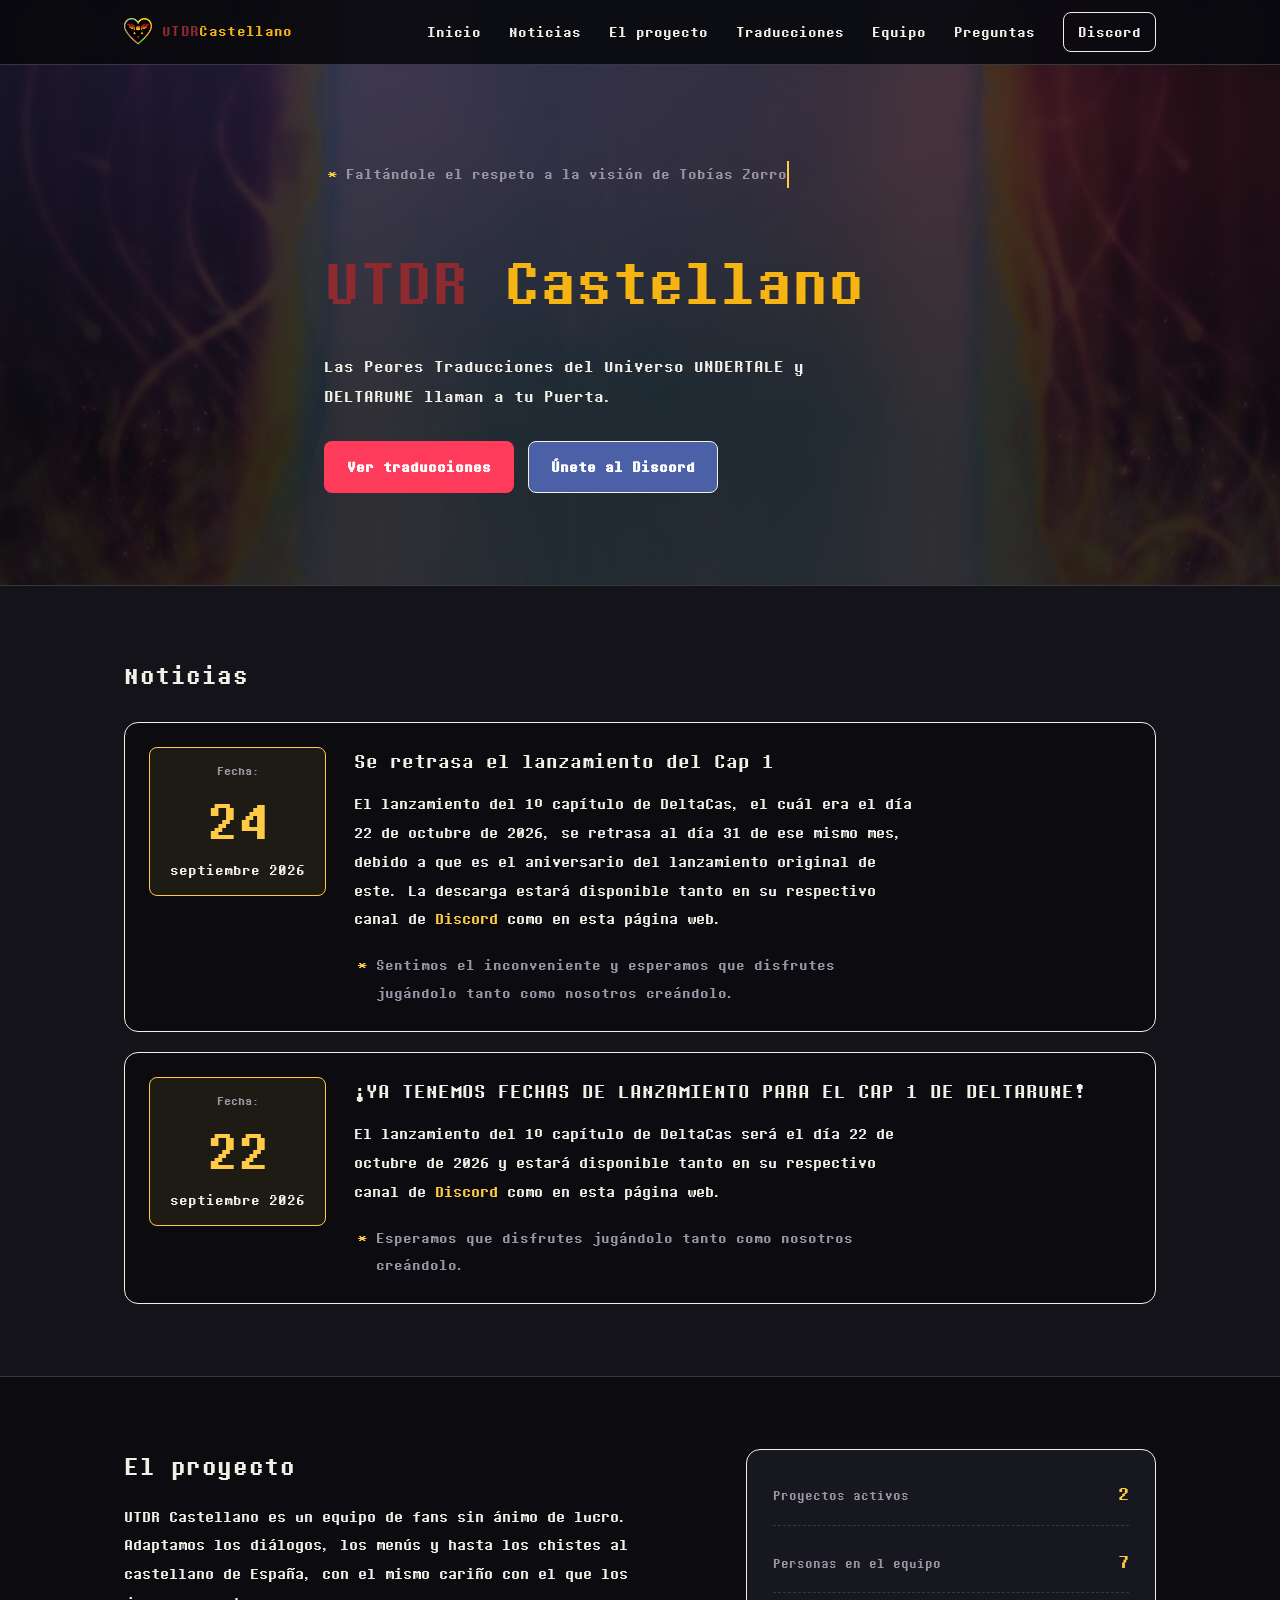
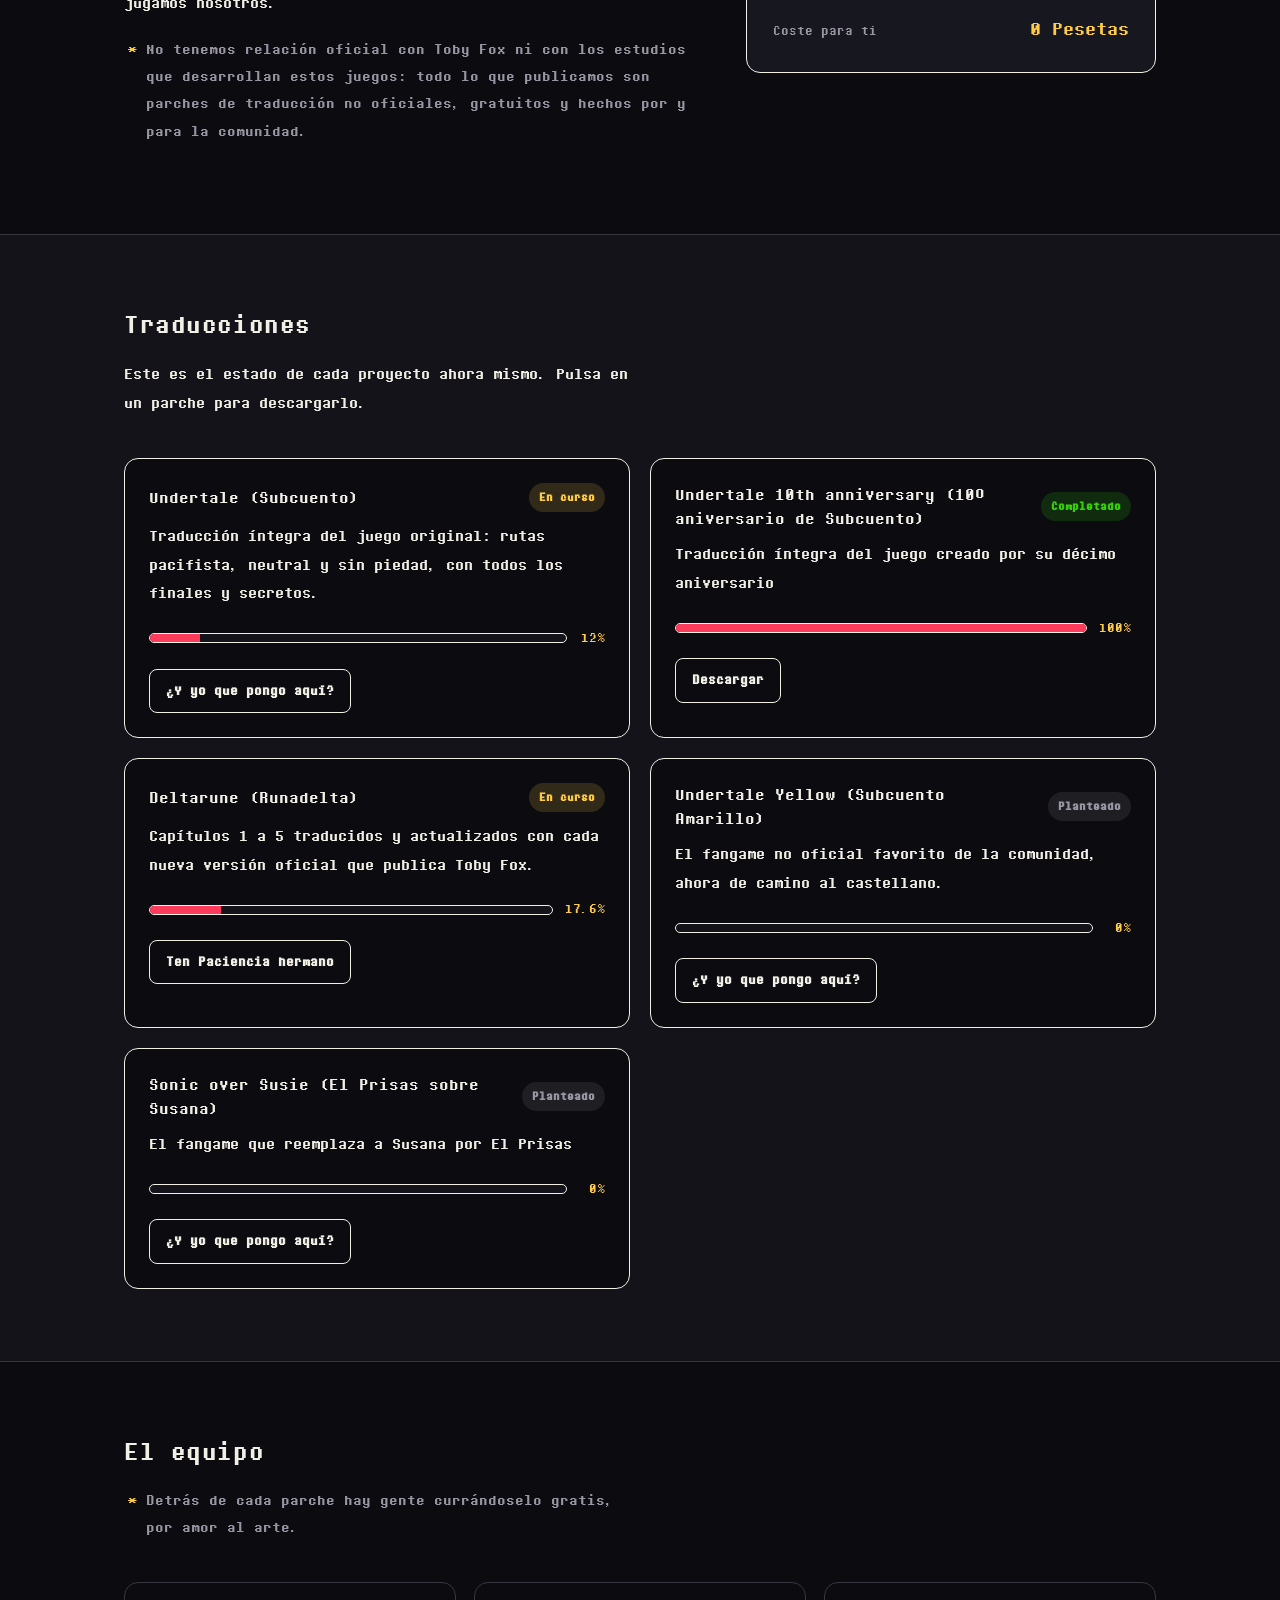
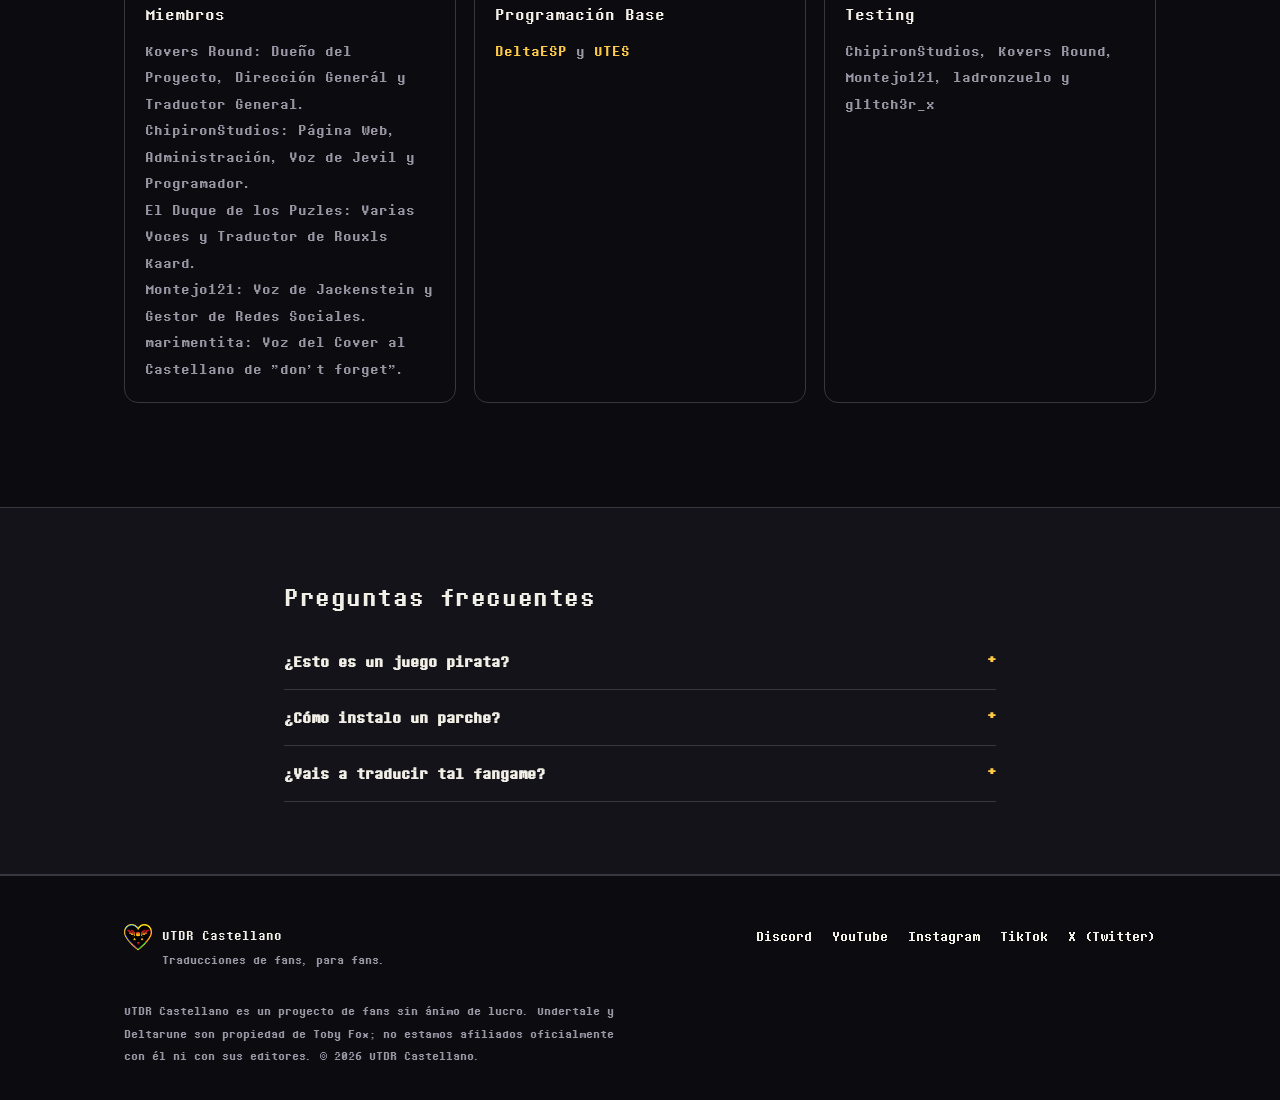
==== index.html @ 4048fd50 "arreglo de link" ====
<!DOCTYPE html>
<html lang="es">
<head>
<meta charset="UTF-8">
<meta name="viewport" content="width=device-width, initial-scale=1.0">
<title>UTDR Castellano — Undertale y Deltarune en Español De ESPAÑA🇪🇸</title>
<meta name="description" content="Traducciones al castellano de Undertale, Deltarune y otros fangames de Toby Fox, hechas por fans para la comunidad ESPAÑOLA🇪🇸🇪🇸🇪🇸🇪🇸🇪🇸🇪🇸🇪🇸">
<meta name="theme-color" content="#0b0b0f">
<link rel="icon" type="image/png" href="logo.png">
<link rel="preconnect" href="https://fonts.googleapis.com">
<link rel="preconnect" href="https://fonts.gstatic.com" crossorigin>
<link href="https://fonts.googleapis.com/css2?family=Silkscreen:wght@400;700&family=Inter:wght@400;500;600;700&display=swap" rel="stylesheet">
<link rel="stylesheet" href="style.css">
</head>
<body>

<a class="skip-link" href="#contenido">Saltar al contenido</a>

<header class="site-header">
  <div class="wrap header-row">
    <a class="brand" href="#inicio">
      <img class="brand-logo" src="logo.png" alt="" aria-hidden="true">
      <span class="brand-name">UTDR<span class="brand-name-accent">Castellano</span></span>
    </a>

    <button class="nav-toggle" id="navToggle" aria-expanded="false" aria-controls="primaryNav">
      <span></span><span></span><span></span>
      <span class="sr-only">Abrir menú</span>
    </button>

    <nav class="primary-nav" id="primaryNav">
      <a href="#inicio">Inicio</a>
      <a href="#noticias">Noticias</a>
      <a href="#proyecto">El proyecto</a>
      <a href="#traducciones">Traducciones</a>
      <a href="#equipo">Equipo</a>
      <a href="#faq">Preguntas</a>
      <a class="nav-cta" href="https://discord.gg/ct793uPxC" target="_blank" rel="noopener">Discord</a>
    </nav>
  </div>
</header>

<main id="contenido">

  <!-- HERO -->
  <section class="hero" id="inicio">
    <div class="wrap hero-inner">
      <p class="dialogue-line" id="heroEyebrow" aria-hidden="true"></p>
      <h1 class="hero-title">
        UTDR <span>Castellano</span>
      </h1>
      <p class="hero-subtitle">
        Las Peores Traducciones del Universo UNDERTALE y DELTARUNE llaman a tu Puerta.
      </p>
      <div class="hero-actions">
        <a class="btn btn-primary" href="#traducciones">Ver traducciones</a>
        <a class="btn btn-ghost" href="https://discord.gg/ct793uPxC" target="_blank" rel="noopener">Únete al Discord</a>
      </div>
    </div>
  </section>

  <!-- NOTICIAS -->
  <!-- Otra noticia: duplica un <article class="news-card"> entero, ponlo arriba y cambia fecha y textos. -->
  <section class="section section-alt" id="noticias">
    <div class="wrap">
      <h2>Noticias</h2>

      <div class="news-list">
        <article class="news-card">
          <div class="news-date" aria-hidden="true">
            <span class="news-date-label">Fecha:</span>
            <span class="news-date-day">24</span>
            <span class="news-date-month">septiembre 2026</span>
          </div>

          <div class="news-body">
            <h3>Se retrasa el lanzamiento del Cap 1</h3>
            <p>
              El lanzamiento del 1º capítulo de DeltaCas, el cuál era el día
              <time datetime="2026-10-22">22 de octubre de 2026</time>, se retrasa al día <time datetime="2026-10-31">31 de ese mismo mes</time>, debido a que es el aniversario del lanzamiento original de este. La descarga estará disponible tanto en su respectivo canal de
              <a href="https://discord.gg/ct793uPxC" target="_blank" rel="noopener">Discord</a>
              como en esta página web.
            </p>
            <p class="dialogue-line">
              Sentimos el inconveniente y esperamos que disfrutes jugándolo tanto como nosotros creándolo.
            </p>
          </div>
        </article>
        <article class="news-card">
          <div class="news-date" aria-hidden="true">
            <span class="news-date-label">Fecha:</span>
            <span class="news-date-day">22</span>
            <span class="news-date-month">septiembre 2026</span>
          </div>

          <div class="news-body">
            <h3>¡YA TENEMOS FECHAS DE LANZAMIENTO PARA EL CAP 1 DE DELTARUNE!</h3>
            <p>
              El lanzamiento del 1º capítulo de DeltaCas será el día
              <time datetime="2026-10-22">22 de octubre de 2026</time>
              y estará disponible tanto en su respectivo canal de
              <a href="https://discord.gg/ct793uPxC" target="_blank" rel="noopener">Discord</a>
              como en esta página web.
            </p>
            <p class="dialogue-line">
              Esperamos que disfrutes jugándolo tanto como nosotros creándolo.
            </p>
          </div>
        </article>
      </div>
    </div>
  </section>

  <!-- SOBRE EL PROYECTO -->
  <section class="section" id="proyecto">
    <div class="wrap section-grid">
      <div class="section-text">
        <h2>El proyecto</h2>
        <p>
          UTDR Castellano es un equipo de fans sin ánimo de lucro. Adaptamos los
          diálogos, los menús y hasta los chistes al castellano de España, con el
          mismo cariño con el que los jugamos nosotros.
        </p>
        <p class="dialogue-line">
          No tenemos relación oficial con Toby Fox ni con los estudios que
          desarrollan estos juegos: todo lo que publicamos son parches de
          traducción no oficiales, gratuitos y hechos por y para la comunidad.
        </p>
      </div>

      <dl class="stat-box" aria-label="Datos del proyecto">
        <div class="stat">
          <dt>Proyectos activos</dt>
          <dd>2</dd>
        </div>
        <div class="stat">
          <dt>Personas en el equipo</dt>
          <dd>7</dd>
        </div>
        <div class="stat">
          <dt>Coste para ti</dt>
          <dd>0 Pesetas</dd>
        </div>
      </dl>
    </div>
  </section>

  <!-- TRADUCCIONES -->
  <section class="section section-alt" id="traducciones">
    <div class="wrap">
      <h2>Traducciones</h2>
      <p class="section-intro">
        Este es el estado de cada proyecto ahora mismo. Pulsa en un parche
        para descargarlo.
      </p>

      <div class="card-grid">

        <article class="game-card">
          <header class="game-card-head">
            <h3>Undertale (Subcuento)</h3>
            <span class="badge badge-progress">En curso</span>
          </header>
          <p>Traducción íntegra del juego original: rutas pacifista, neutral y sin piedad, con todos los finales y secretos.</p>
          <div class="hp-bar-row">
            <div class="hp-bar" role="img" aria-label="Progreso: 12%">
              <div class="hp-fill" style="width:12%"></div>
            </div>
            <span class="hp-percent" aria-hidden="true">12%</span>
          </div>
          <a class="btn btn-small" href="#">¿Y yo que pongo aquí?</a>
        </article>

        <article class="game-card">
          <header class="game-card-head">
            <h3>Undertale 10th anniversary (10º aniversario de Subcuento)</h3>
            <span class="badge badge-done">Completado</span>
          </header>
          <p>Traducción íntegra del juego creado por su décimo aniversario</p>
          <div class="hp-bar-row">
            <div class="hp-bar" role="img" aria-label="Progreso: 100%">
              <div class="hp-fill" style="width:100%"></div>
            </div>
            <span class="hp-percent" aria-hidden="true">100%</span>
          </div>
          <a class="btn btn-small" href="/descargas/UT10B.zip" download>Descargar</a>
        </article>

        <article class="game-card">
          <header class="game-card-head">
            <h3>Deltarune (Runadelta)</h3>
            <span class="badge badge-progress">En curso</span>
          </header>
          <p>Capítulos 1 a 5 traducidos y actualizados con cada nueva versión oficial que publica Toby Fox.</p>
          <div class="hp-bar-row">
            <div class="hp-bar" role="img" aria-label="Progreso: 17.6%">
              <div class="hp-fill" style="width:17.6%"></div>
            </div>
            <span class="hp-percent" aria-hidden="true">17.6%</span>
          </div>
          <a class="btn btn-small" href="#">Ten Paciencia hermano</a>
        </article>

        <article class="game-card">
          <header class="game-card-head">
            <h3>Undertale Yellow (Subcuento Amarillo)</h3>
            <span class="badge badge-open">Planteado</span>
          </header>
          <p>El fangame no oficial favorito de la comunidad, ahora de camino al castellano.</p>
          <div class="hp-bar-row">
            <div class="hp-bar" role="img" aria-label="Progreso: 0%">
              <div class="hp-fill" style="width:0%"></div>
            </div>
            <span class="hp-percent" aria-hidden="true">0%</span>
          </div>
          <a class="btn btn-small" href="#">¿Y yo que pongo aquí?</a>
        </article>

        <article class="game-card">
          <header class="game-card-head">
            <h3>Sonic over Susie (El Prisas sobre Susana)</h3>
            <span class="badge badge-open">Planteado</span>
          </header>
          <p>El fangame que reemplaza a Susana por El Prisas</p>
          <div class="hp-bar-row">
            <div class="hp-bar" role="img" aria-label="Progreso: 0%">
              <div class="hp-fill" style="width:0%"></div>
            </div>
            <span class="hp-percent" aria-hidden="true">0%</span>
          </div>
          <a class="btn btn-small" href="#">¿Y yo que pongo aquí?</a>
        </article>

      </div>
    </div>
  </section>

  <!-- EQUIPO -->
  <section class="section" id="equipo">
    <div class="wrap">
      <h2>El equipo</h2>
      <p class="dialogue-line section-intro">
        Detrás de cada parche hay gente currándoselo gratis, por amor al arte.
      </p>

      <div class="role-grid">
        <div class="role-card">
          <h3>Miembros</h3>
          <p>
            Kovers Round: Dueño del Proyecto, Dirección Generál y Traductor General.
            <br>
            ChipironStudios: Página Web, Administración, Voz de Jevil y Programador.
            <br>
            El Duque de los Puzles: Varias Voces y Traductor de Rouxls Kaard.
            <br>
            Montejo121: Voz de Jackenstein y Gestor de Redes Sociales.
            <br>
            marimentita: Voz del Cover al Castellano de "don't forget".
          </p>
        </div>
        <div class="role-card">
          <h3>Programación Base</h3>
          <p><a href="https://deltaesp.site">DeltaESP</a> y <a href="https://undertale-spanish.com/">UTES</a></p>
        </div>
        <div class="role-card">
          <h3>Testing</h3>
          <p>ChipironStudios, Kovers Round, Montejo121, ladronzuelo y gl1tch3r_x</p>
        </div>
      </div>

      </p>
    </div>
  </section>

  <!-- FAQ -->
  <section class="section section-alt" id="faq">
    <div class="wrap wrap-narrow">
      <h2>Preguntas frecuentes</h2>

      <div class="accordion">
        <div class="accordion-item">
          <button class="accordion-trigger" aria-expanded="false">
            ¿Esto es un juego pirata?
          </button>
          <div class="accordion-panel">
            <p>No. Solo distribuimos parches de traducción de textos.
              Necesitas tener el juego original para aplicarlos.</p>
          </div>
        </div>

        <div class="accordion-item">
          <button class="accordion-trigger" aria-expanded="false">
            ¿Cómo instalo un parche?
          </button>
          <div class="accordion-panel">
            <p>Cada descarga incluye un tutorial de texto paso a
              paso. Si tienes dudas, pregunta en el Discord.</p>
          </div>
        </div>

        <div class="accordion-item">
          <button class="accordion-trigger" aria-expanded="false">
            ¿Vais a traducir tal fangame?
          </button>
          <div class="accordion-panel">
            <p>Depende de la demanda y de si contamos con permiso del
              autor. Puedes proponerlo en el servidor de Discord.</p>
          </div>
        </div>
      </div>
    </div>
  </section>

</main>

<footer class="site-footer">
  <div class="wrap footer-row">
    <div class="footer-brand">
      <img class="brand-logo" src="logo.png" alt="" aria-hidden="true">
      <p>UTDR Castellano<br><span>Traducciones de fans, para fans.</span></p>
    </div>

    <div class="footer-links">
      <a href="https://discord.gg/ct793uPxC" target="_blank" rel="noopener">Discord</a>
      <a href="https://www.youtube.com/@UtdrCas_tradus" target="_blank" rel="noopener">YouTube</a>
      <a href="https://www.instagram.com/utdr_cas/" target="_blank" rel="noopener">Instagram</a>
      <a href="https://www.tiktok.com/@utdr_cas" target="_blank" rel="noopener">TikTok</a>
      <a href="https://x.com/utdr_cas" target="_blank" rel="noopener">X (Twitter)</a>
    </div>
  </div>
  <div class="wrap">
    <p class="footer-disclaimer">
      UTDR Castellano es un proyecto de fans sin ánimo de lucro. Undertale y
      Deltarune son propiedad de Toby Fox; no estamos afiliados oficialmente
      con él ni con sus editores. © 2026 UTDR Castellano.
    </p>
  </div>
</footer>

<script src="script.js"></script>
</body>
</html>
---- style.css ----
/* ---------------------------------------------------
   UTDR Castellano — tokens
--------------------------------------------------- */
@font-face {
  font-family: 'UTFont';
  src: url('utfont.ttf') format('truetype');
  font-size: 20px;
}

:root {
  --bg: #0b0b10;
  --bg-panel: #131319;
  --bg-panel-2: #17171f;
  --fg: #f2f0e6;
  --muted: #9995a3;
  --border: #f2f0e6;
  --border-dim: #38363f;

  --soul: #ff3b5c;
  --dark-world: #8c6dff;
  --gold: #ffcb47;

  --radius: 14px;
  --radius-sm: 8px;

  --font-display: "UTFont", "Silkscreen", monospace;
  --font-body: "UTFont", "Inter", system-ui, sans-serif;

  --max-width: 1080px;
}

* { box-sizing: border-box; }

html {
  scroll-behavior: smooth;
  font-size: 18px;
  overflow-x: hidden;
}

@media (prefers-reduced-motion: reduce) {
  html { scroll-behavior: auto; }
  * { animation-duration: 0.001ms !important; animation-iteration-count: 1 !important; transition-duration: 0.001ms !important; }
}

body {
  margin: 0;
  color: var(--fg);
  font-family: var(--font-body);
  line-height: 1.6;
  -webkit-font-smoothing: antialiased;
  overflow-x: hidden;
  background-color: var(--bg);
  background-image:
    linear-gradient(rgba(11, 11, 16, 0.85), rgba(11, 11, 16, 0.85)),
    url('wallpaper.jpg');
  background-size: cover;
  background-position: center top;
  background-repeat: no-repeat;
  background-attachment: fixed;
}

h1, h2, h3 {
  font-family: var(--font-display);
  line-height: 1.25;
  font-weight: 400;
  margin: 0 0 0.6em;
}

h2 { font-size: 1.6rem; letter-spacing: 0.02em; }
h3 { font-size: 1.05rem; }

p { margin: 0 0 1em; color: var(--fg); }

a {
  color: var(--gold);
  text-decoration: none;
}
a:hover { text-decoration: underline; }

:focus-visible {
  outline: 2px solid var(--gold);
  outline-offset: 3px;
}

.sr-only {
  position: absolute;
  width: 1px; height: 1px;
  overflow: hidden;
  clip: rect(0 0 0 0);
  white-space: nowrap;
}

.skip-link {
  position: absolute;
  left: -999px;
  top: 0;
  background: var(--gold);
  color: #111;
  padding: 10px 16px;
  z-index: 100;
  border-radius: 0 0 var(--radius-sm) 0;
}
.skip-link:focus {
  left: 0;
}

.wrap {
  max-width: var(--max-width);
  margin: 0 auto;
  padding: 0 24px;
}

.wrap-narrow {
  max-width: 760px;
}

/* ---------------------------------------------------
   Header
--------------------------------------------------- */
.site-header {
  position: sticky;
  top: 0;
  z-index: 20;
  background: rgba(11, 11, 16, 0.9);
  backdrop-filter: blur(6px);
  border-bottom: 1px solid var(--border-dim);
}

.header-row {
  display: flex;
  align-items: center;
  justify-content: space-between;
  height: 64px;
}

.brand {
  display: flex;
  align-items: center;
  gap: 10px;
  color: var(--fg);
}
.brand:hover { text-decoration: none; }

.brand-logo {
  width: 28px;
  height: 28px;
  object-fit: contain;
  flex-shrink: 0;
}

.brand-name {
  font-family: var(--font-display);
  font-size: 0.95rem;
  letter-spacing: 0.02em;
  color: #8c2a2f;
}
.brand-name-accent { color: #f5b411; }

.primary-nav {
  display: flex;
  align-items: center;
  gap: 28px;
}
.primary-nav a {
  color: var(--fg);
  font-size: 0.92rem;
}
.primary-nav a:hover { color: var(--gold); text-decoration: none; }

.nav-cta {
  border: 1px solid var(--border);
  border-radius: var(--radius-sm);
  padding: 6px 14px;
  color: var(--fg) !important;
}
.nav-cta:hover { border-color: var(--gold); color: var(--gold) !important; }

.nav-toggle {
  display: none;
  flex-direction: column;
  justify-content: center;
  gap: 5px;
  width: 40px;
  height: 40px;
  background: transparent;
  border: 1px solid var(--border-dim);
  border-radius: var(--radius-sm);
  cursor: pointer;
}
.nav-toggle span {
  display: block;
  width: 18px;
  height: 2px;
  margin: 0 auto;
  background: var(--fg);
}

/* ---------------------------------------------------
   Hero
--------------------------------------------------- */
.hero {
  padding: 96px 0 72px;
  border-bottom: 1px solid var(--border-dim);
  background:
    radial-gradient(ellipse at 20% -10%, rgba(140, 109, 255, 0.16), transparent 55%),
    radial-gradient(ellipse at 85% 10%, rgba(255, 59, 92, 0.12), transparent 50%);
}

.hero-inner {
  text-align: left;
  max-width: 680px;
}

.dialogue-line {
  position: relative;
  padding-left: 22px;
  color: var(--muted);
  font-size: 0.95rem;
}
.dialogue-line::before {
  content: "*";
  position: absolute;
  left: 4px;
  color: var(--gold);
}

#heroEyebrow {
  display: inline-block;
  max-width: 100%;
  min-height: 1.4em;
  white-space: nowrap;
  overflow: hidden;
  border-right: 2px solid var(--gold);
  width: 0;
  animation: caret-blink 0.8s step-end infinite;
}

@keyframes caret-blink {
  50% { border-color: transparent; }
}

.hero-title {
  font-size: clamp(2.4rem, 6vw, 4rem);
  margin: 0.3em 0 0.35em;
  color: #8c2a2f;
}
.hero-title span { color: #f5b411; }

.hero-subtitle {
  color: var(--fg);
  font-size: 1.05rem;
  max-width: 54ch;
}

.hero-actions {
  display: flex;
  flex-wrap: wrap;
  gap: 14px;
  margin: 28px 0 20px;
}

.hero-continue {
  color: var(--muted);
  font-size: 0.8rem;
  margin-top: 20px;
}

/* ---------------------------------------------------
   Buttons
--------------------------------------------------- */
.btn {
  display: inline-block;
  font-family: var(--font-body);
  font-weight: 600;
  font-size: 0.92rem;
  padding: 12px 22px;
  border-radius: var(--radius-sm);
  border: 1px solid transparent;
  transition: transform 0.15s ease, border-color 0.15s ease, background 0.15s ease;
}
.btn:hover { text-decoration: none; }

.btn-primary {
  background: var(--soul);
  color: #fff;
}
.btn-primary:hover { transform: translateY(-2px); }

.btn-ghost {
  border-color: var(--border);
  background: rgb(76, 96, 168);
  color: #fff
}
.btn-ghost:hover { border-color: var(--gold); color: var(--gold); }

.btn-small {
  padding: 9px 16px;
  font-size: 0.85rem;
  border: 1px solid var(--border);
  color: var(--fg);
}
.btn-small:hover { border-color: var(--gold); color: var(--gold); }

/* ---------------------------------------------------
   Sections
--------------------------------------------------- */
.section {
  padding: 72px 0;
}
.section-alt {
  background: var(--bg-panel);
  border-top: 1px solid var(--border-dim);
  border-bottom: 1px solid var(--border-dim);
}

.section-intro {
  max-width: 56ch;
  margin-bottom: 40px;
}

.section-grid {
  display: grid;
  grid-template-columns: 1.4fr 1fr;
  gap: 48px;
  align-items: start;
}

.stat-box {
  display: grid;
  gap: 18px;
  border: 1px solid var(--border);
  border-radius: var(--radius);
  padding: 26px;
  margin: 0;
  background: var(--bg-panel-2);
}
.stat {
  display: flex;
  justify-content: space-between;
  align-items: baseline;
  border-bottom: 1px dashed var(--border-dim);
  padding-bottom: 14px;
}
.stat:last-child { border-bottom: none; padding-bottom: 0; }
.stat dt { color: var(--muted); font-size: 0.85rem; }
.stat dd {
  margin: 0;
  font-family: var(--font-display);
  font-size: 1.2rem;
  color: var(--gold);
}

/* ---------------------------------------------------
   News
--------------------------------------------------- */
/* Evita la línea doble entre el hero y la primera sección alterna */
.hero + .section-alt { border-top: none; }

.news-list {
  display: grid;
  gap: 20px;
  margin-top: 28px;
}

.news-card {
  display: grid;
  grid-template-columns: auto 1fr;
  align-items: start;
  gap: 28px;
  border: 1px solid var(--border);
  border-radius: var(--radius);
  padding: 24px;
  background: var(--bg);
}

.news-date {
  display: flex;
  flex-direction: column;
  align-items: center;
  min-width: 164px;
  padding: 16px 20px;
  border: 1px solid var(--gold);
  border-radius: var(--radius-sm);
  background: rgba(255, 203, 71, 0.08);
  font-family: var(--font-display);
  text-align: center;
  line-height: 1;
}
.news-date-label {
  color: var(--muted);
  font-size: 0.8rem;
  margin-bottom: 12px;
}
.news-date-day {
  color: var(--gold);
  font-size: 3.4rem;
}
.news-date-month {
  color: var(--fg);
  font-size: 0.95rem;
  margin-top: 10px;
}

.news-body { min-width: 0; }
.news-body h3 { font-size: 1.3rem; }
.news-body p { max-width: 62ch; }
.news-body p:last-child { margin-bottom: 0; }

/* ---------------------------------------------------
   Game cards
--------------------------------------------------- */
.card-grid {
  display: grid;
  grid-template-columns: repeat(2, 1fr);
  gap: 20px;
}

.game-card {
  border: 1px solid var(--border);
  border-radius: var(--radius);
  padding: 24px;
  background: var(--bg);
  transition: border-color 0.15s ease, transform 0.15s ease;
}
.game-card:hover {
  border-color: var(--gold);
  transform: translateY(-3px);
}

.game-card-head {
  display: flex;
  align-items: center;
  justify-content: space-between;
  gap: 12px;
  margin-bottom: 10px;
}
.game-card-head h3 { margin: 0; }

.badge {
  font-family: var(--font-body);
  font-size: 0.72rem;
  font-weight: 600;
  padding: 4px 10px;
  border-radius: 999px;
  white-space: nowrap;
}
.badge-done { background: rgba(54, 208, 11, 0.16); color: rgb(54, 208, 11); }
.badge-progress { background: rgba(255, 203, 71, 0.16); color: var(--gold); }
.badge-open { background: rgba(255, 255, 255, 0.08); color: var(--muted); }

.hp-bar-row {
  display: flex;
  align-items: center;
  gap: 12px;
  margin: 14px 0 18px;
}
.hp-bar {
  flex: 1;
  min-width: 0;
  height: 10px;
  border: 1px solid var(--border);
  border-radius: 999px;
  overflow: hidden;
  background: var(--bg-panel);
}
.hp-fill {
  height: 100%;
  background: var(--soul);
}
.hp-bar-muted .hp-fill { background: var(--muted); }

.hp-percent {
  flex-shrink: 0;
  min-width: 3.2ch;
  font-family: var(--font-display);
  font-size: 0.85rem;
  color: var(--gold);
  text-align: right;
}

/* ---------------------------------------------------
   Team
--------------------------------------------------- */
.role-grid {
  display: grid;
  grid-template-columns: repeat(3, 1fr);
  gap: 18px;
  margin-bottom: 32px;
}
.role-card {
  border: 1px solid var(--border-dim);
  border-radius: var(--radius);
  padding: 20px;
}
.role-card p { margin: 0; color: var(--muted); font-size: 0.92rem; }

.team-cta { color: var(--muted); }

/* ---------------------------------------------------
   FAQ accordion
--------------------------------------------------- */
.accordion-item {
  border-bottom: 1px solid var(--border-dim);
}
.accordion-trigger {
  width: 100%;
  text-align: left;
  background: none;
  border: none;
  color: var(--fg);
  font-family: var(--font-body);
  font-size: 1rem;
  font-weight: 600;
  padding: 18px 28px 18px 0;
  position: relative;
  cursor: pointer;
}
.accordion-trigger::after {
  content: "+";
  position: absolute;
  right: 0;
  top: 16px;
  font-family: var(--font-display);
  color: var(--gold);
  transition: transform 0.15s ease;
}
.accordion-trigger[aria-expanded="true"]::after {
  transform: rotate(45deg);
}

.accordion-panel {
  max-height: 0;
  overflow: hidden;
  transition: max-height 0.2s ease;
}
.accordion-panel p {
  color: var(--muted);
  padding-bottom: 18px;
  margin: 0;
}

/* ---------------------------------------------------
   Footer
--------------------------------------------------- */
.site-footer {
  padding: 48px 0 32px;
  border-top: 1px solid var(--border-dim);
}
.footer-row {
  display: flex;
  justify-content: space-between;
  align-items: flex-start;
  gap: 24px;
  margin-bottom: 28px;
}
.footer-brand {
  display: flex;
  align-items: flex-start;
  gap: 10px;
}
.footer-brand p {
  margin: 0;
  font-family: var(--font-display);
  font-size: 0.85rem;
}
.footer-brand span {
  font-family: var(--font-body);
  color: var(--muted);
  font-size: 0.78rem;
}
.footer-links {
  display: flex;
  gap: 20px;
  flex-wrap: wrap;
}
.footer-links a { color: var(--fg); font-size: 0.88rem; }
.footer-links a:hover { color: var(--gold); }

.footer-disclaimer {
  color: var(--muted);
  font-size: 0.78rem;
  max-width: 70ch;
  margin: 0;
}

/* ---------------------------------------------------
   Responsive
--------------------------------------------------- */
/* Con 7 enlaces, el menú de escritorio necesita ~980px para no apretarse:
   por debajo de eso se usa el menú desplegable. */
@media (max-width: 980px) {
  .nav-toggle { display: flex; }
  .primary-nav {
    position: absolute;
    top: 64px;
    left: 0;
    right: 0;
    flex-direction: column;
    align-items: flex-start;
    gap: 0;
    background: var(--bg-panel);
    border-bottom: 1px solid var(--border-dim);
    max-height: 0;
    overflow: hidden;
    transition: max-height 0.2s ease;
  }
  .primary-nav.is-open { max-height: 440px; }
  .primary-nav a {
    width: 100%;
    padding: 14px 24px;
    border-bottom: 1px solid var(--border-dim);
  }
  .nav-cta { border: none; margin: 0; }
}

@media (max-width: 860px) {
  .section-grid { grid-template-columns: 1fr; }
  .card-grid { grid-template-columns: 1fr; }
  .role-grid { grid-template-columns: repeat(2, 1fr); }
}

@media (max-width: 640px) {
  body { background-attachment: scroll; }

  #heroEyebrow { font-size: 0.68rem; }

  .news-card {
    grid-template-columns: 1fr;
    gap: 18px;
    padding: 20px;
  }
  .news-date {
    flex-direction: row;
    align-items: baseline;
    justify-self: start;
    gap: 12px;
    min-width: 0;
    padding: 12px 16px;
  }
  .news-date-label,
  .news-date-month { margin: 0; }
  .news-date-day { font-size: 2rem; }
  .news-body h3 { font-size: 1.1rem; }

  .role-grid { grid-template-columns: 1fr; }
  .hero { padding: 64px 0 48px; }
}
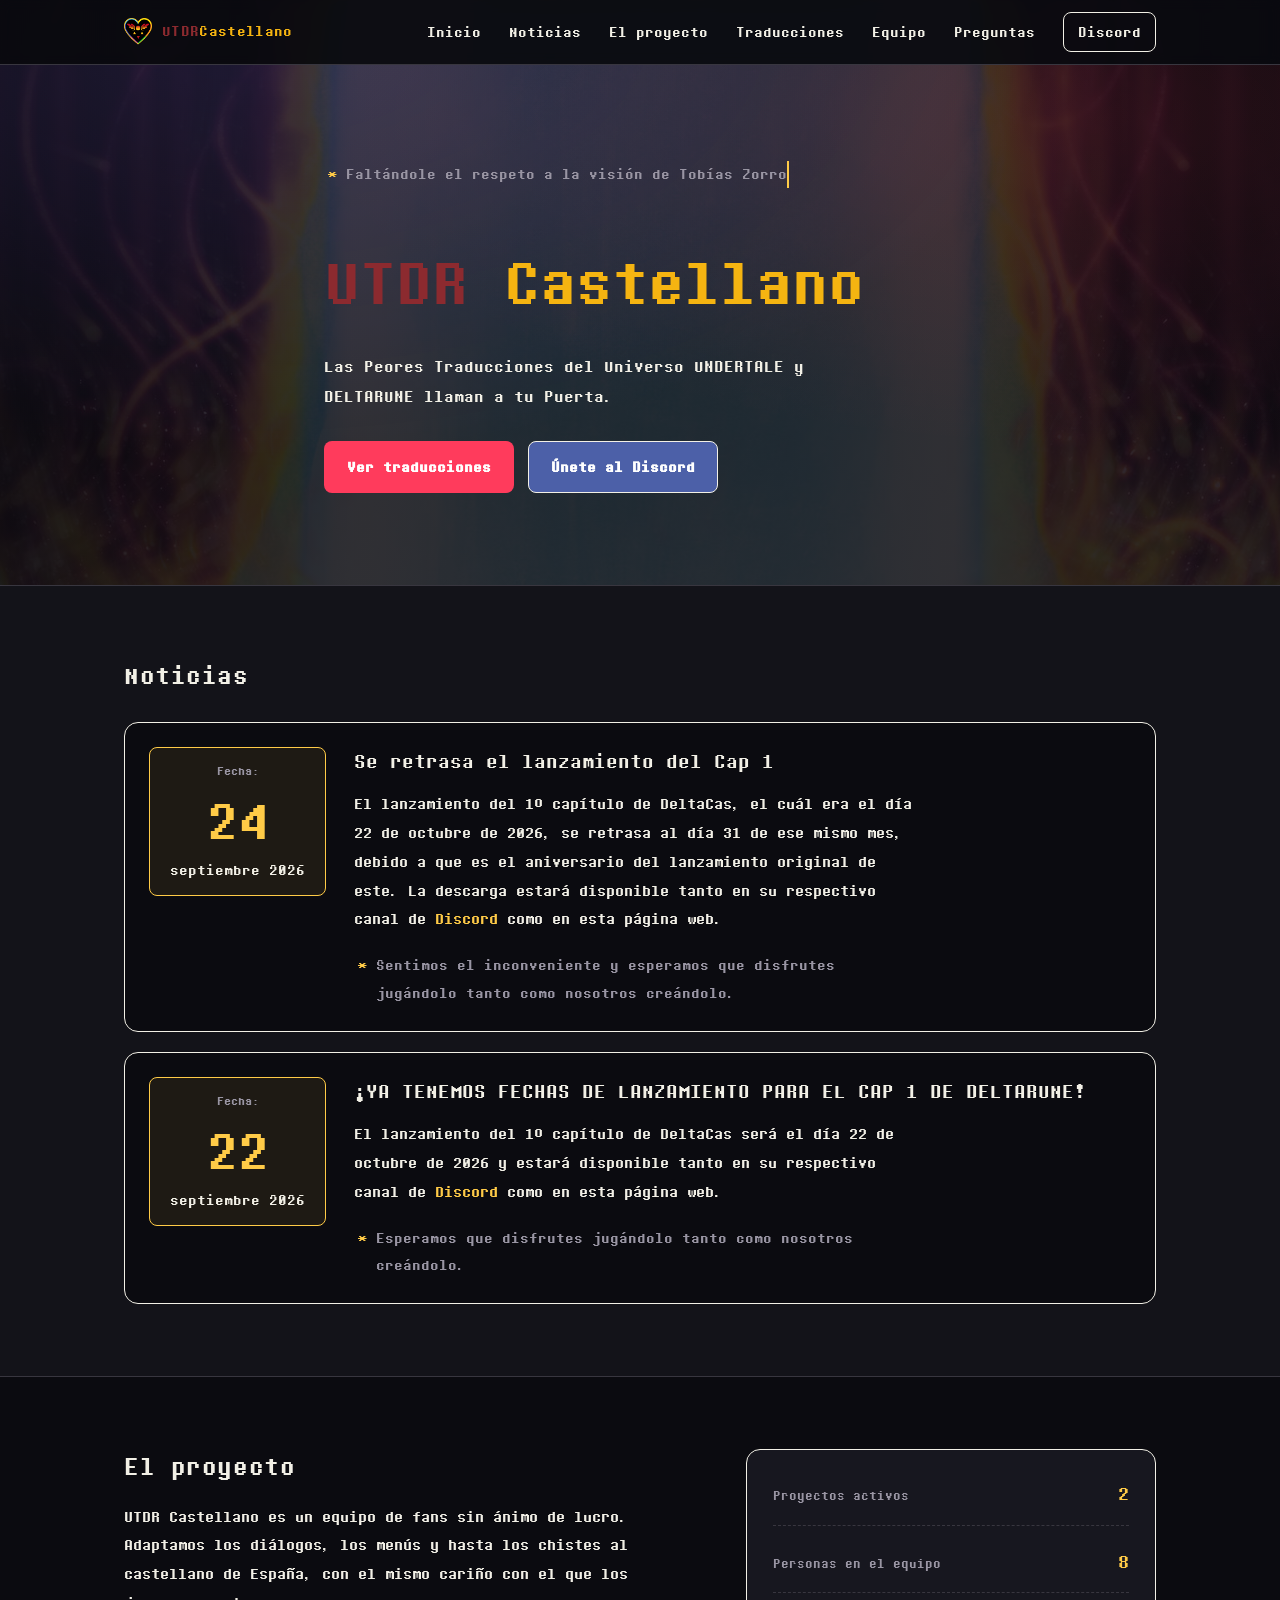
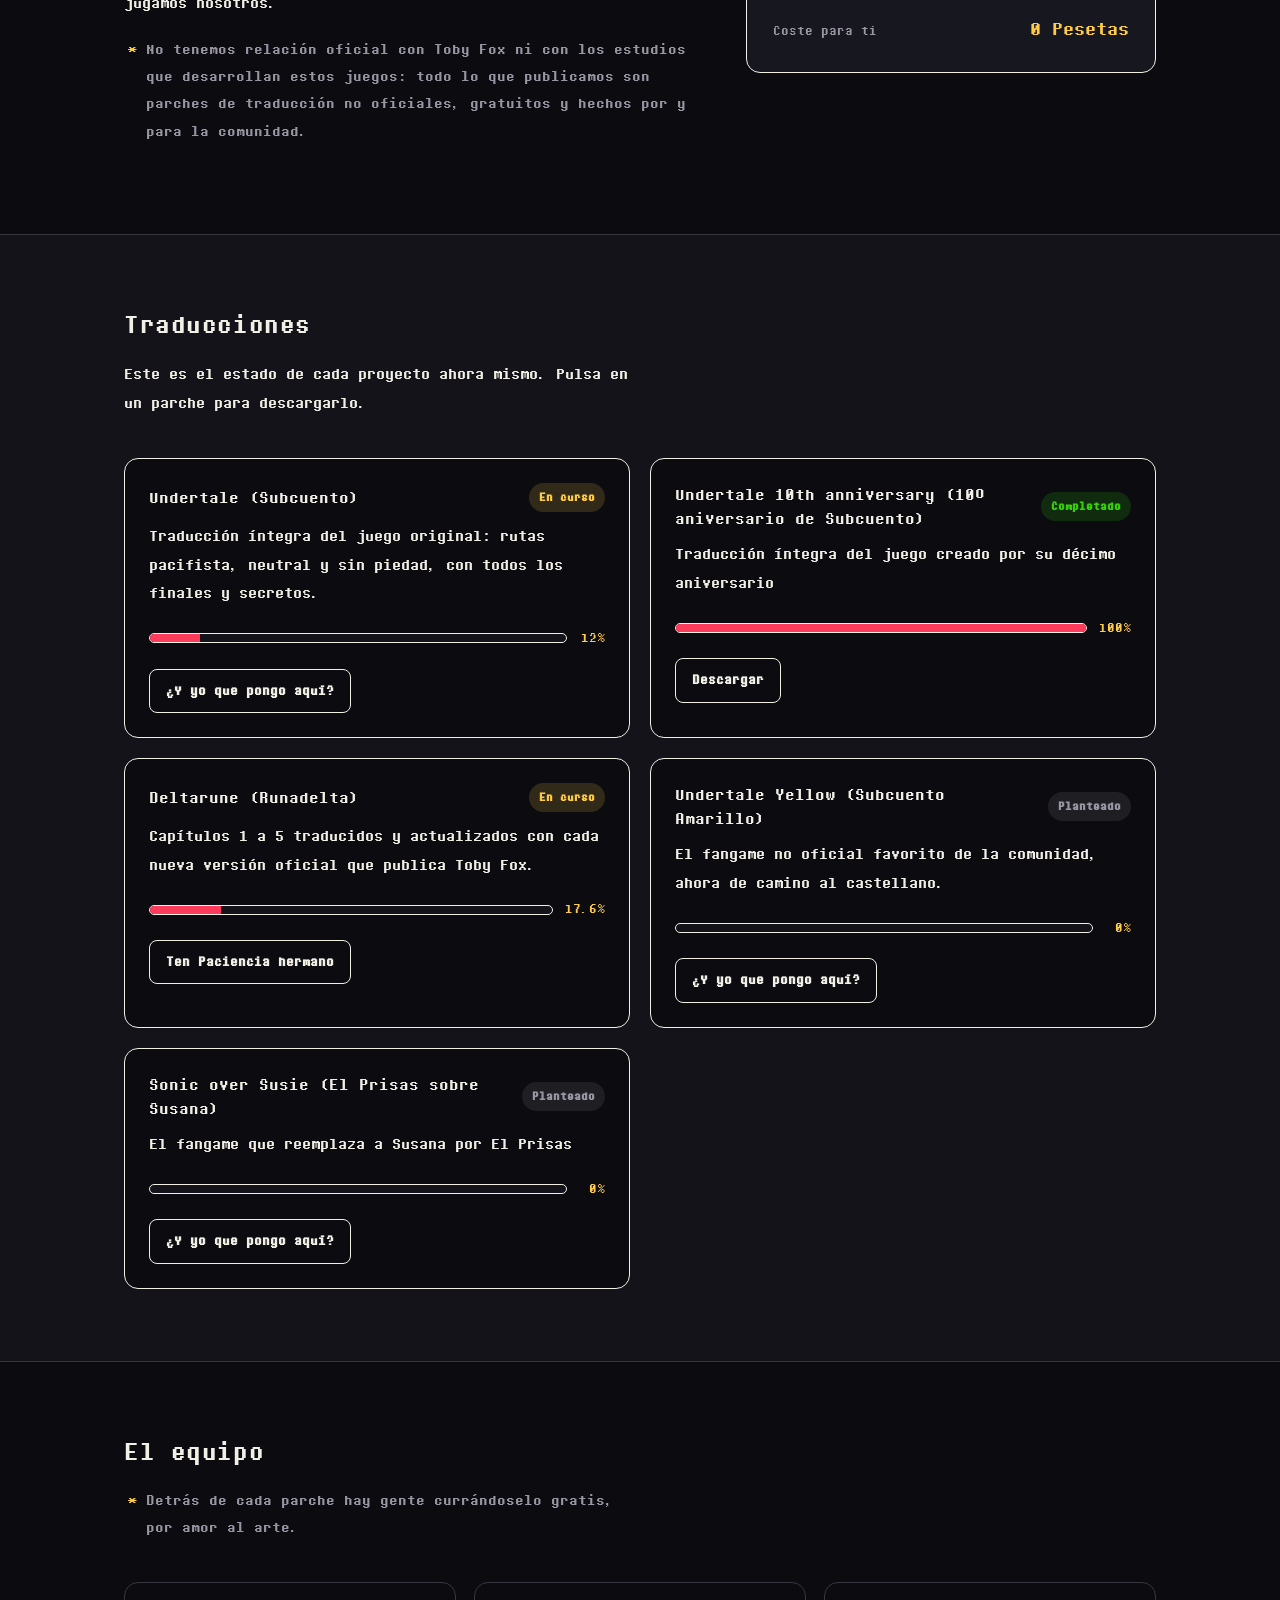
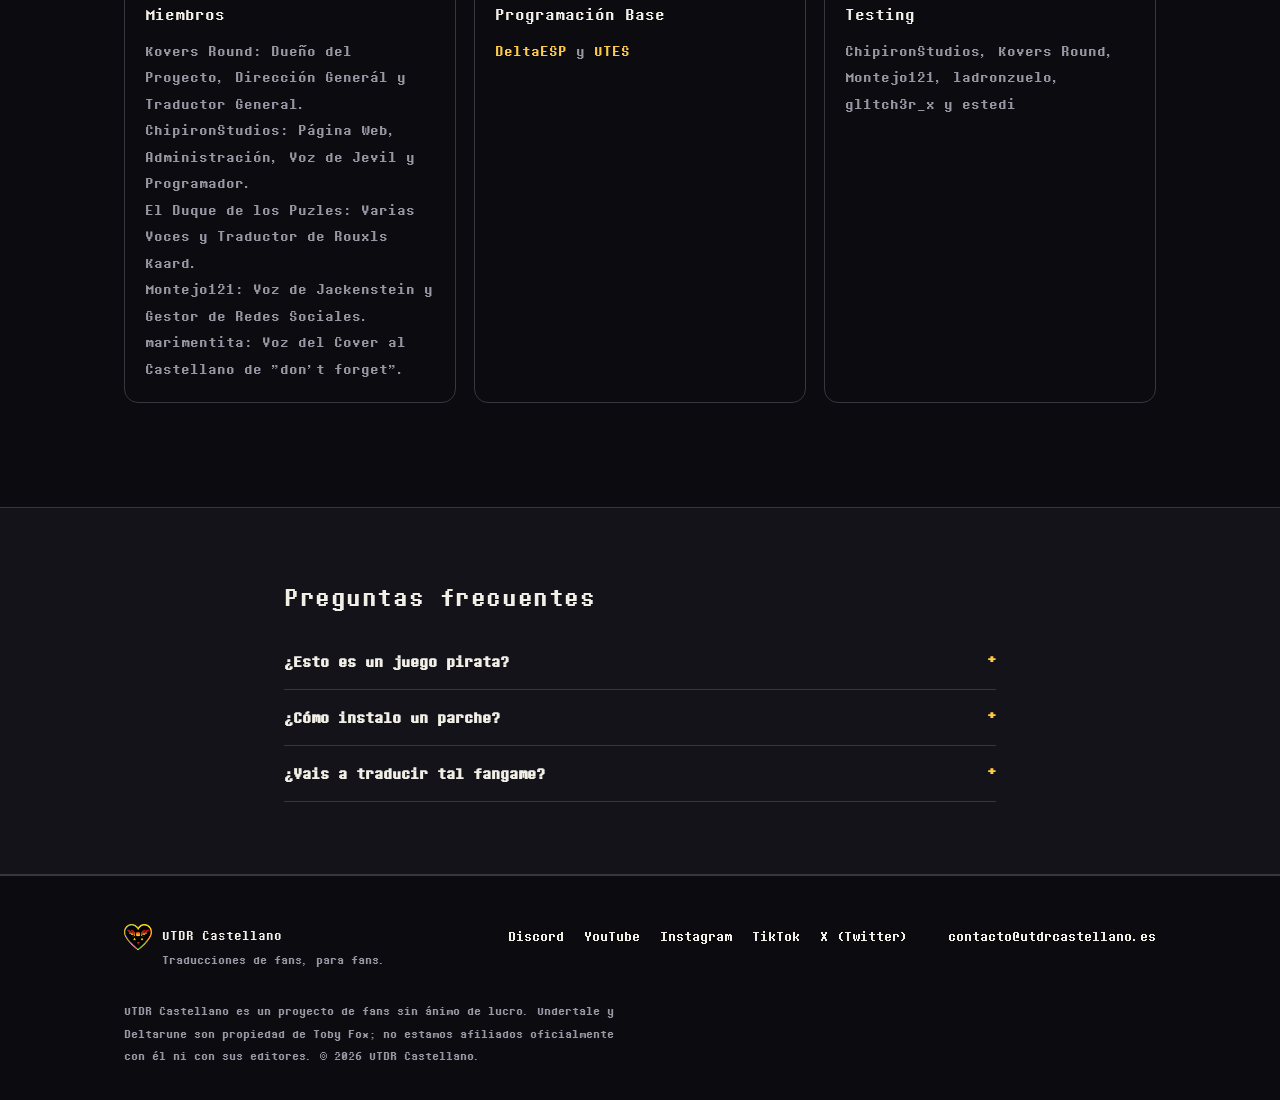
==== commit 52fa0397: "añadimos nuevo betatester" ====
--- a/index.html
+++ b/index.html
@@ -135,7 +135,7 @@
         </div>
         <div class="stat">
           <dt>Personas en el equipo</dt>
-          <dd>7</dd>
+          <dd>8</dd>
         </div>
         <div class="stat">
           <dt>Coste para ti</dt>
@@ -264,7 +264,7 @@
         </div>
         <div class="role-card">
           <h3>Testing</h3>
-          <p>ChipironStudios, Kovers Round, Montejo121, ladronzuelo y gl1tch3r_x</p>
+          <p>ChipironStudios, Kovers Round, Montejo121, ladronzuelo, gl1tch3r_x y estedi</p>
         </div>
       </div>
 
@@ -326,6 +326,8 @@
       <a href="https://www.instagram.com/utdr_cas/" target="_blank" rel="noopener">Instagram</a>
       <a href="https://www.tiktok.com/@utdr_cas" target="_blank" rel="noopener">TikTok</a>
       <a href="https://x.com/utdr_cas" target="_blank" rel="noopener">X (Twitter)</a>
+      <br>
+      <a href="contacto@utdrcastellano.es" target="_blank" rel="noopener">contacto@utdrcastellano.es</a>
     </div>
   </div>
   <div class="wrap">
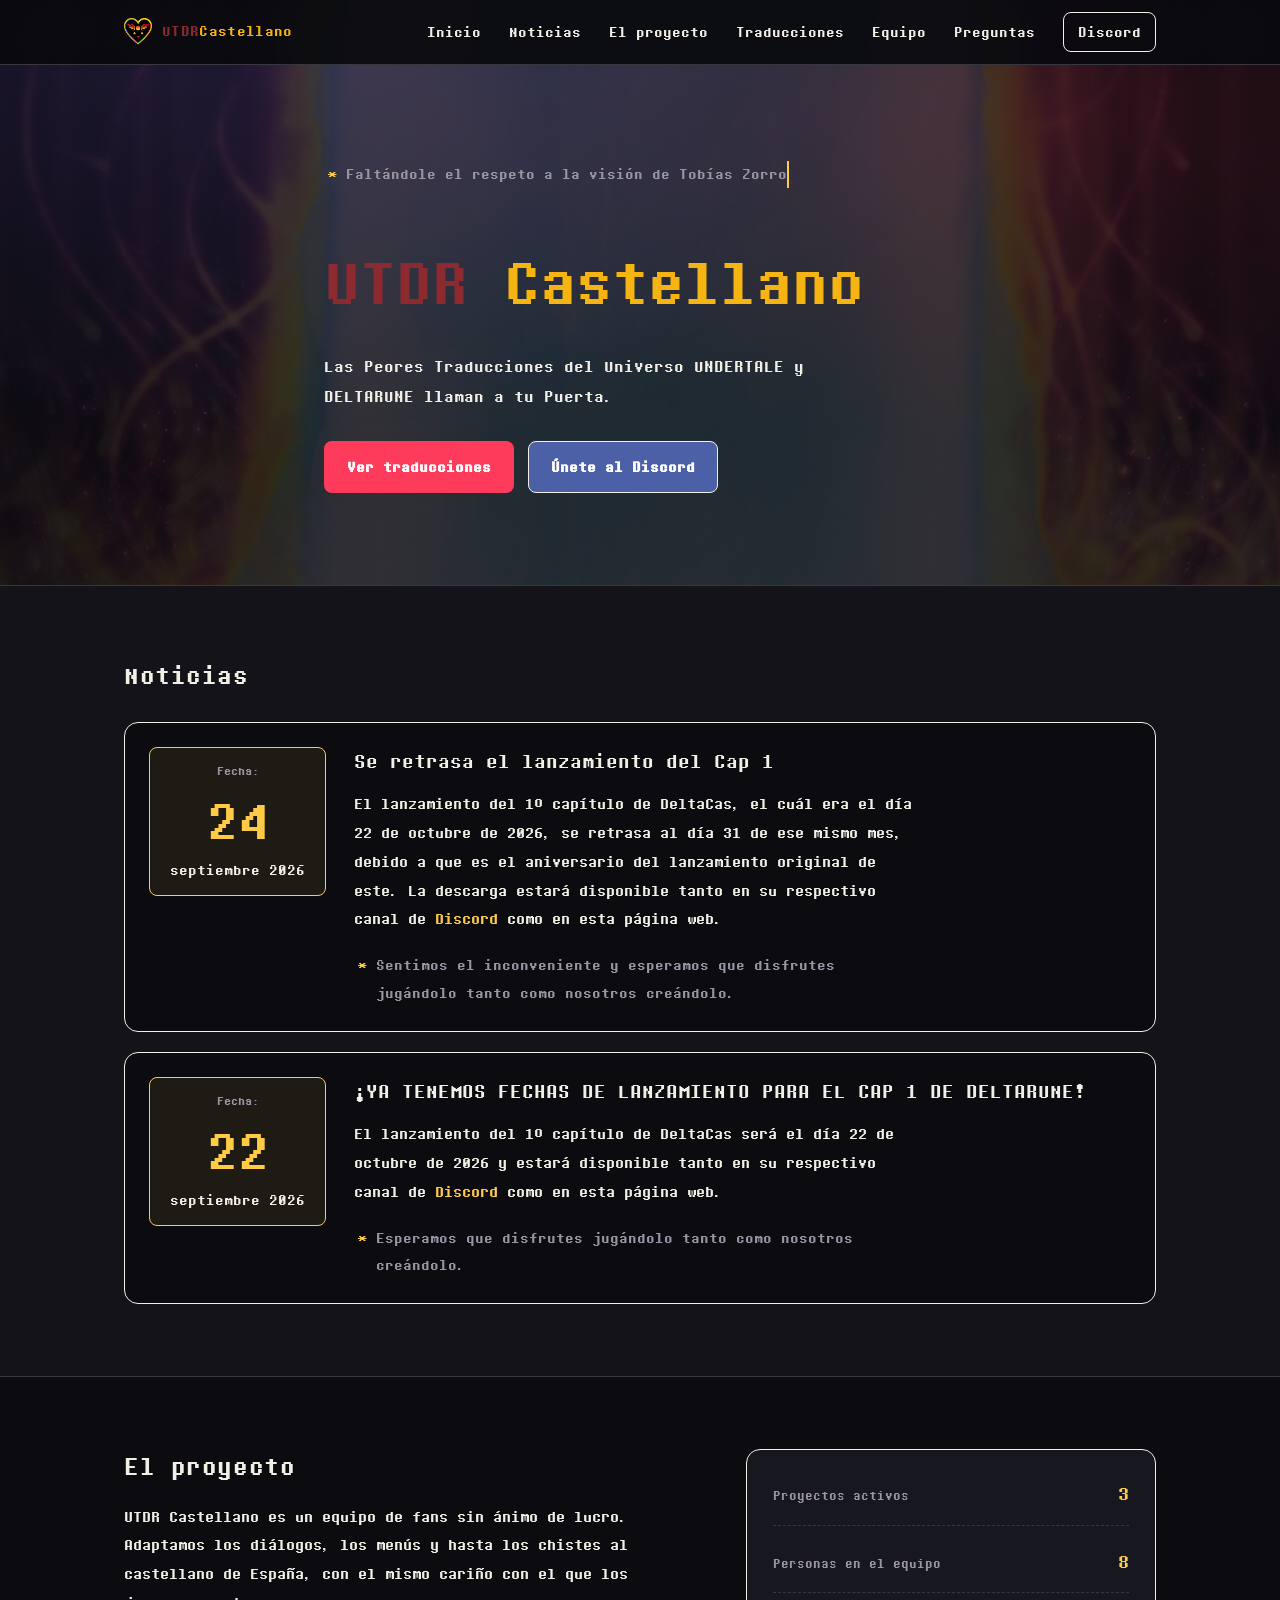
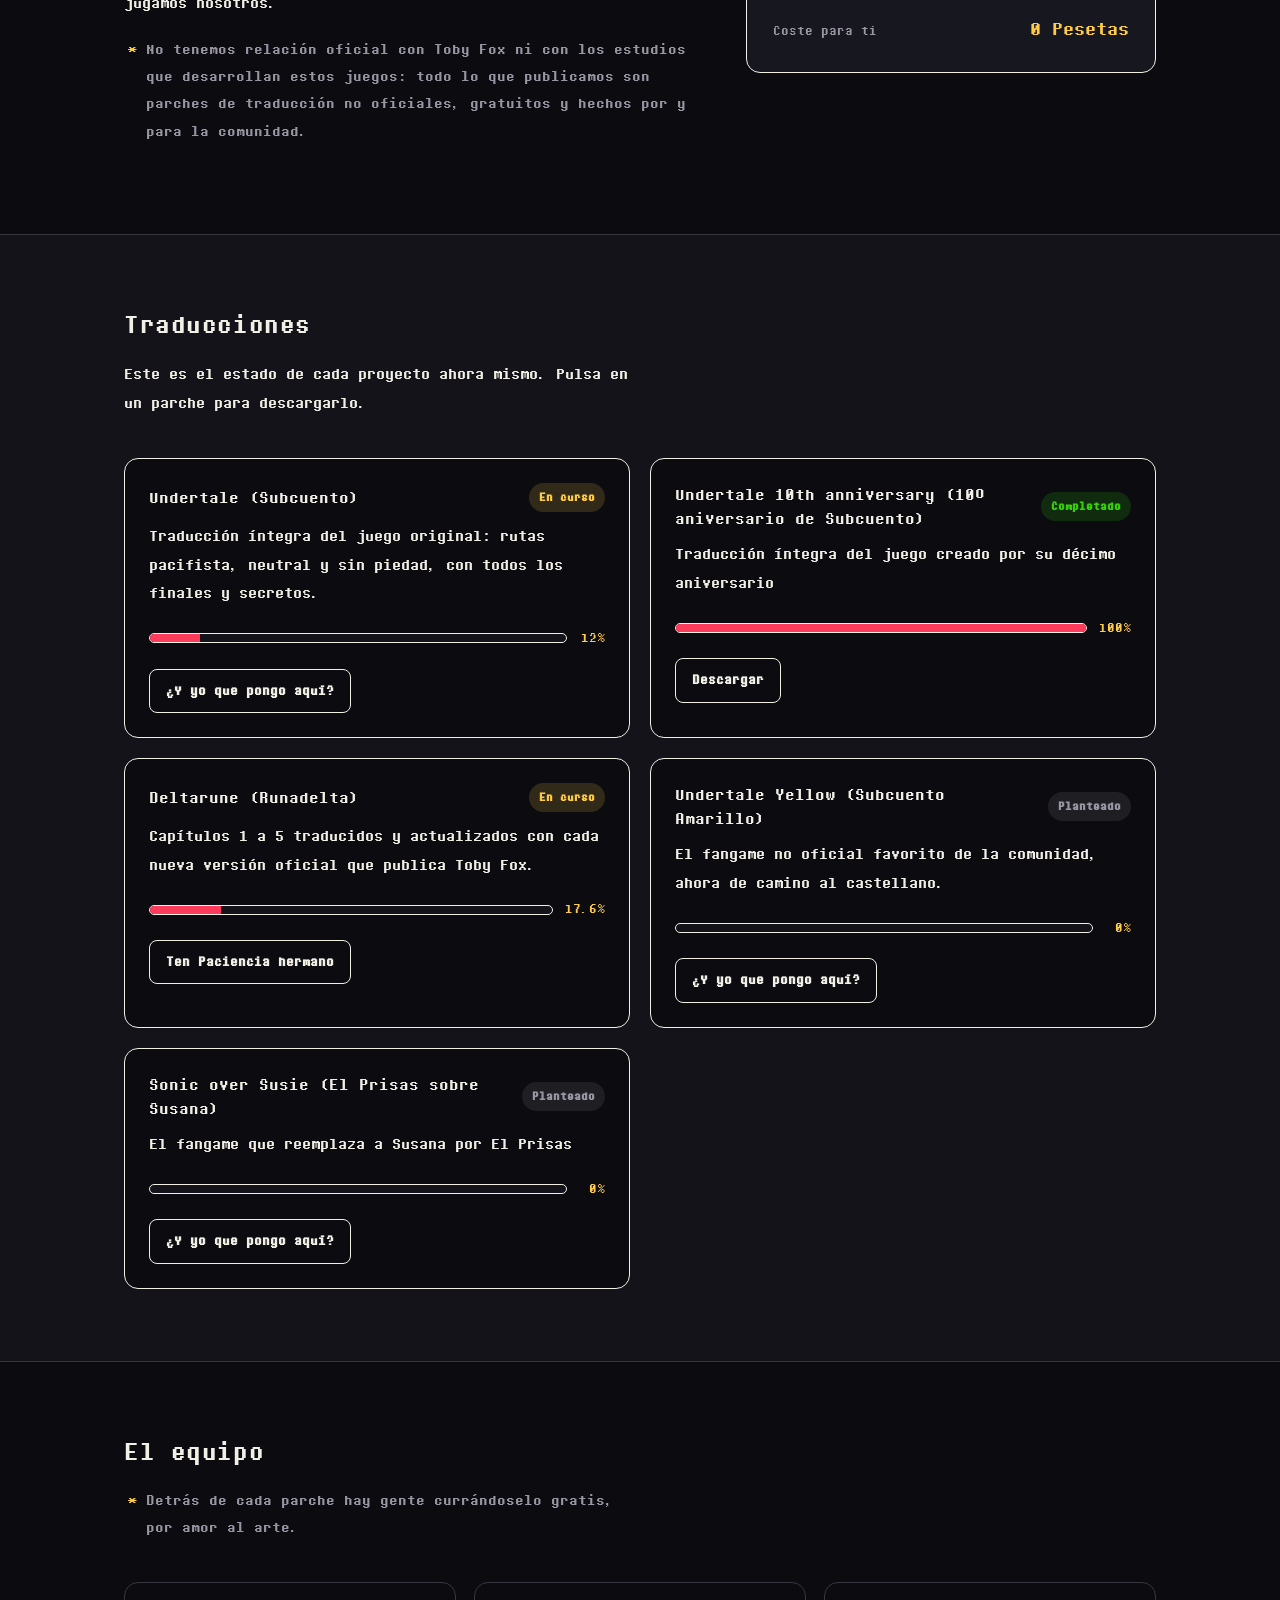
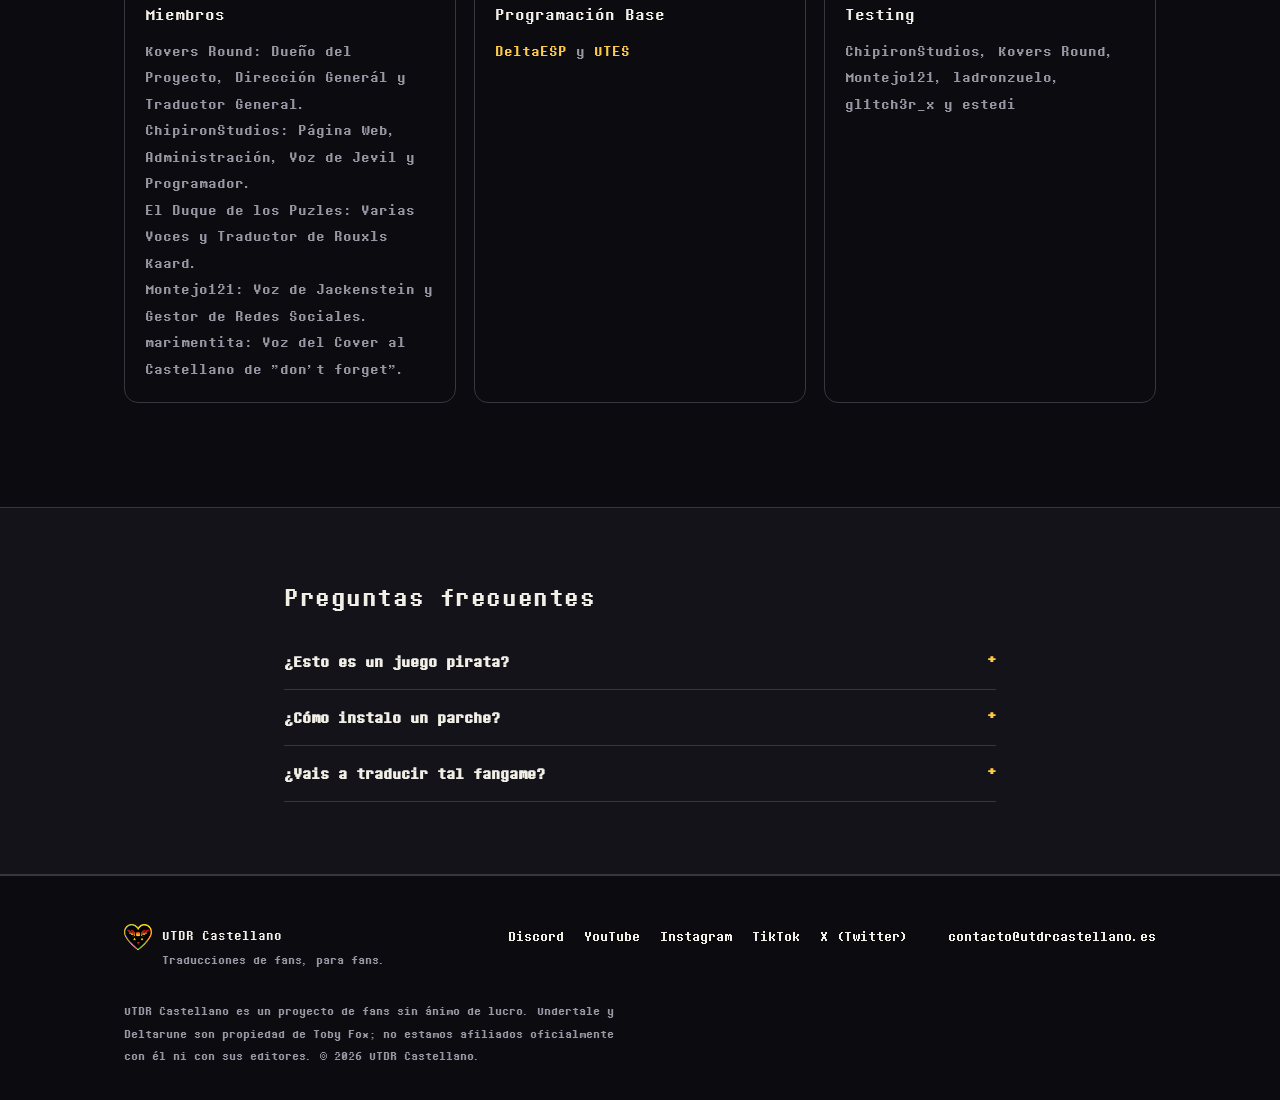
==== commit 101992bf: "error resuelto en número de proyectos" ====
--- a/index.html
+++ b/index.html
@@ -131,7 +131,7 @@
       <dl class="stat-box" aria-label="Datos del proyecto">
         <div class="stat">
           <dt>Proyectos activos</dt>
-          <dd>2</dd>
+          <dd>3</dd>
         </div>
         <div class="stat">
           <dt>Personas en el equipo</dt>
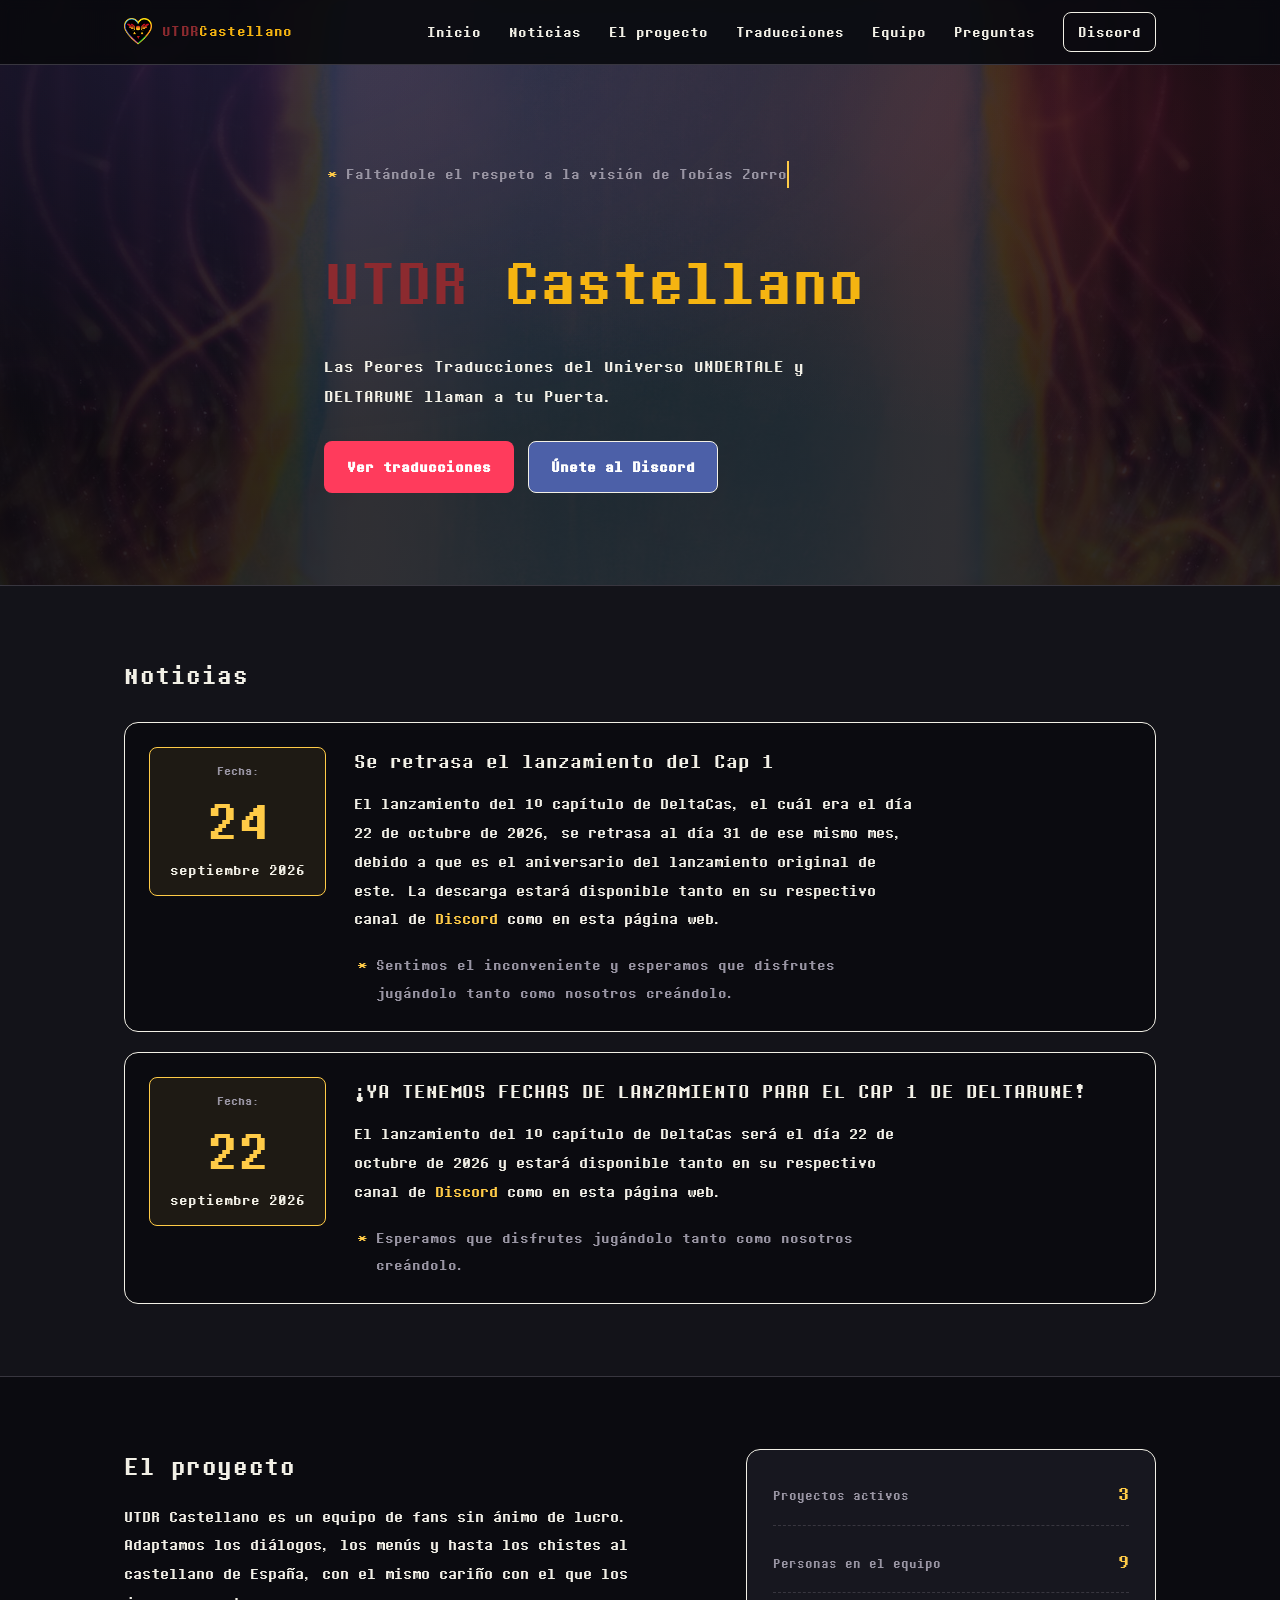
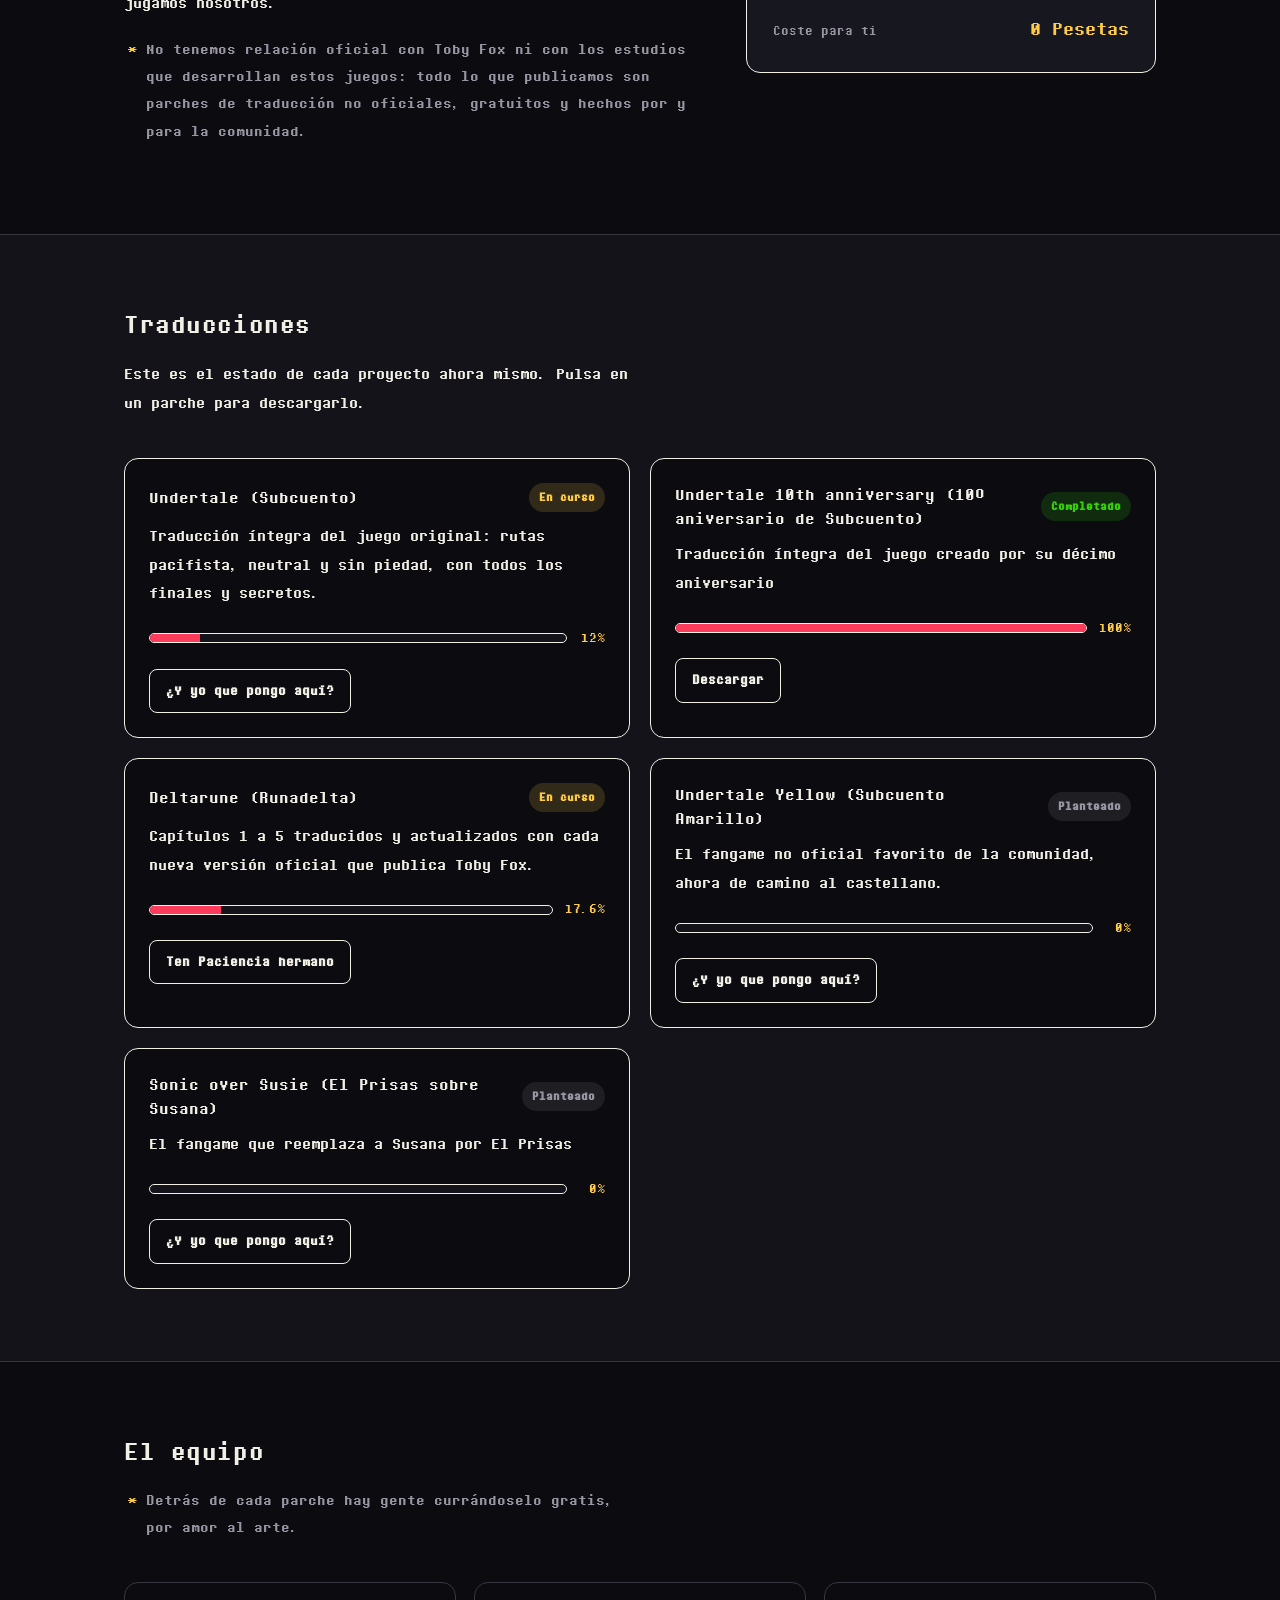
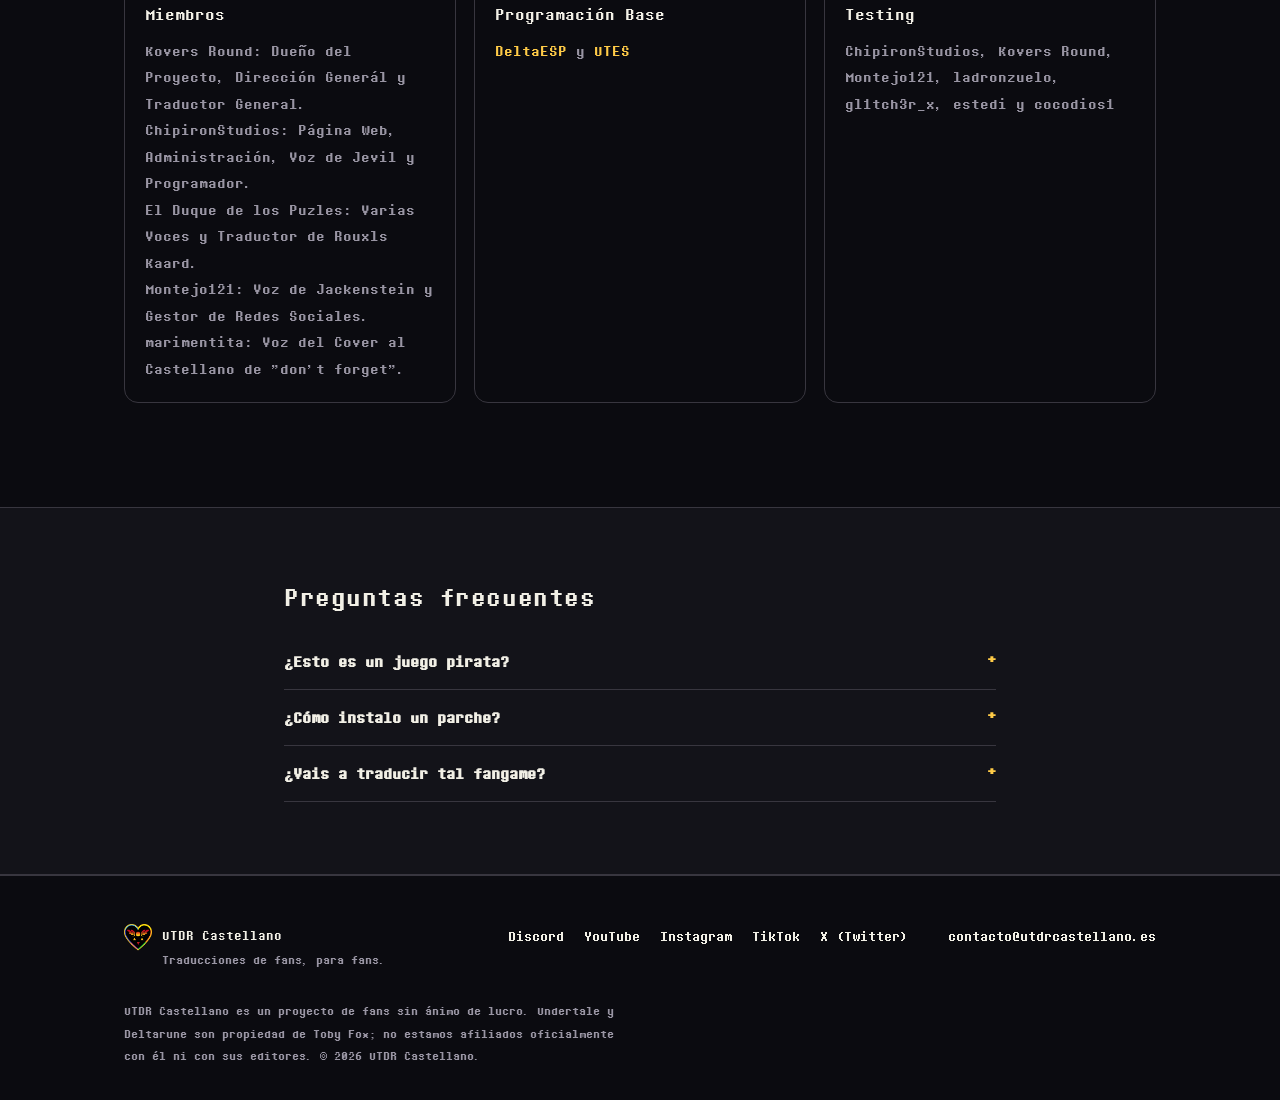
==== commit b2d50d8b: "añadimos nuevo betatester" ====
--- a/index.html
+++ b/index.html
@@ -135,7 +135,7 @@
         </div>
         <div class="stat">
           <dt>Personas en el equipo</dt>
-          <dd>8</dd>
+          <dd>9</dd>
         </div>
         <div class="stat">
           <dt>Coste para ti</dt>
@@ -264,7 +264,7 @@
         </div>
         <div class="role-card">
           <h3>Testing</h3>
-          <p>ChipironStudios, Kovers Round, Montejo121, ladronzuelo, gl1tch3r_x y estedi</p>
+          <p>ChipironStudios, Kovers Round, Montejo121, ladronzuelo, gl1tch3r_x, estedi y cocodios1</p>
         </div>
       </div>
 
@@ -327,7 +327,7 @@
       <a href="https://www.tiktok.com/@utdr_cas" target="_blank" rel="noopener">TikTok</a>
       <a href="https://x.com/utdr_cas" target="_blank" rel="noopener">X (Twitter)</a>
       <br>
-      <a href="contacto@utdrcastellano.es" target="_blank" rel="noopener">contacto@utdrcastellano.es</a>
+      <a href="mailto:contacto@utdrcastellano.es" target="_blank" rel="noopener">contacto@utdrcastellano.es</a>
     </div>
   </div>
   <div class="wrap">
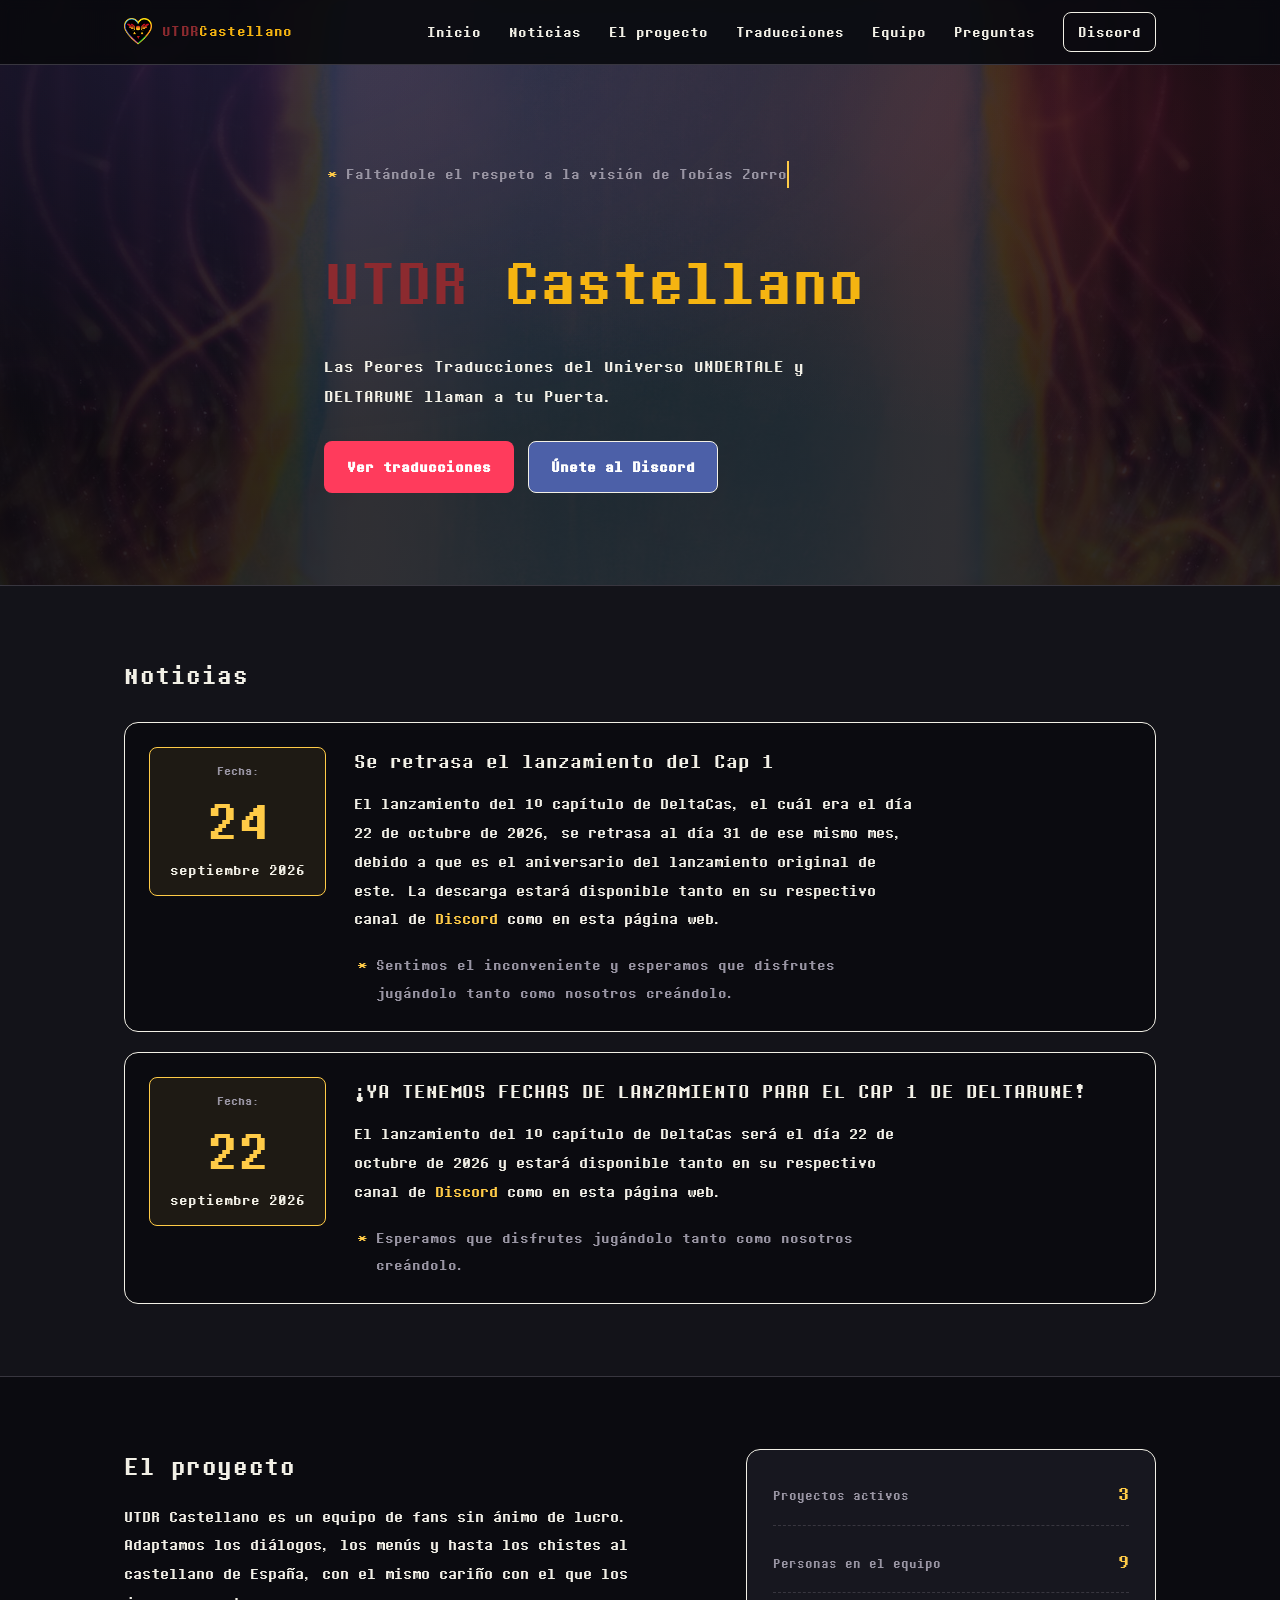
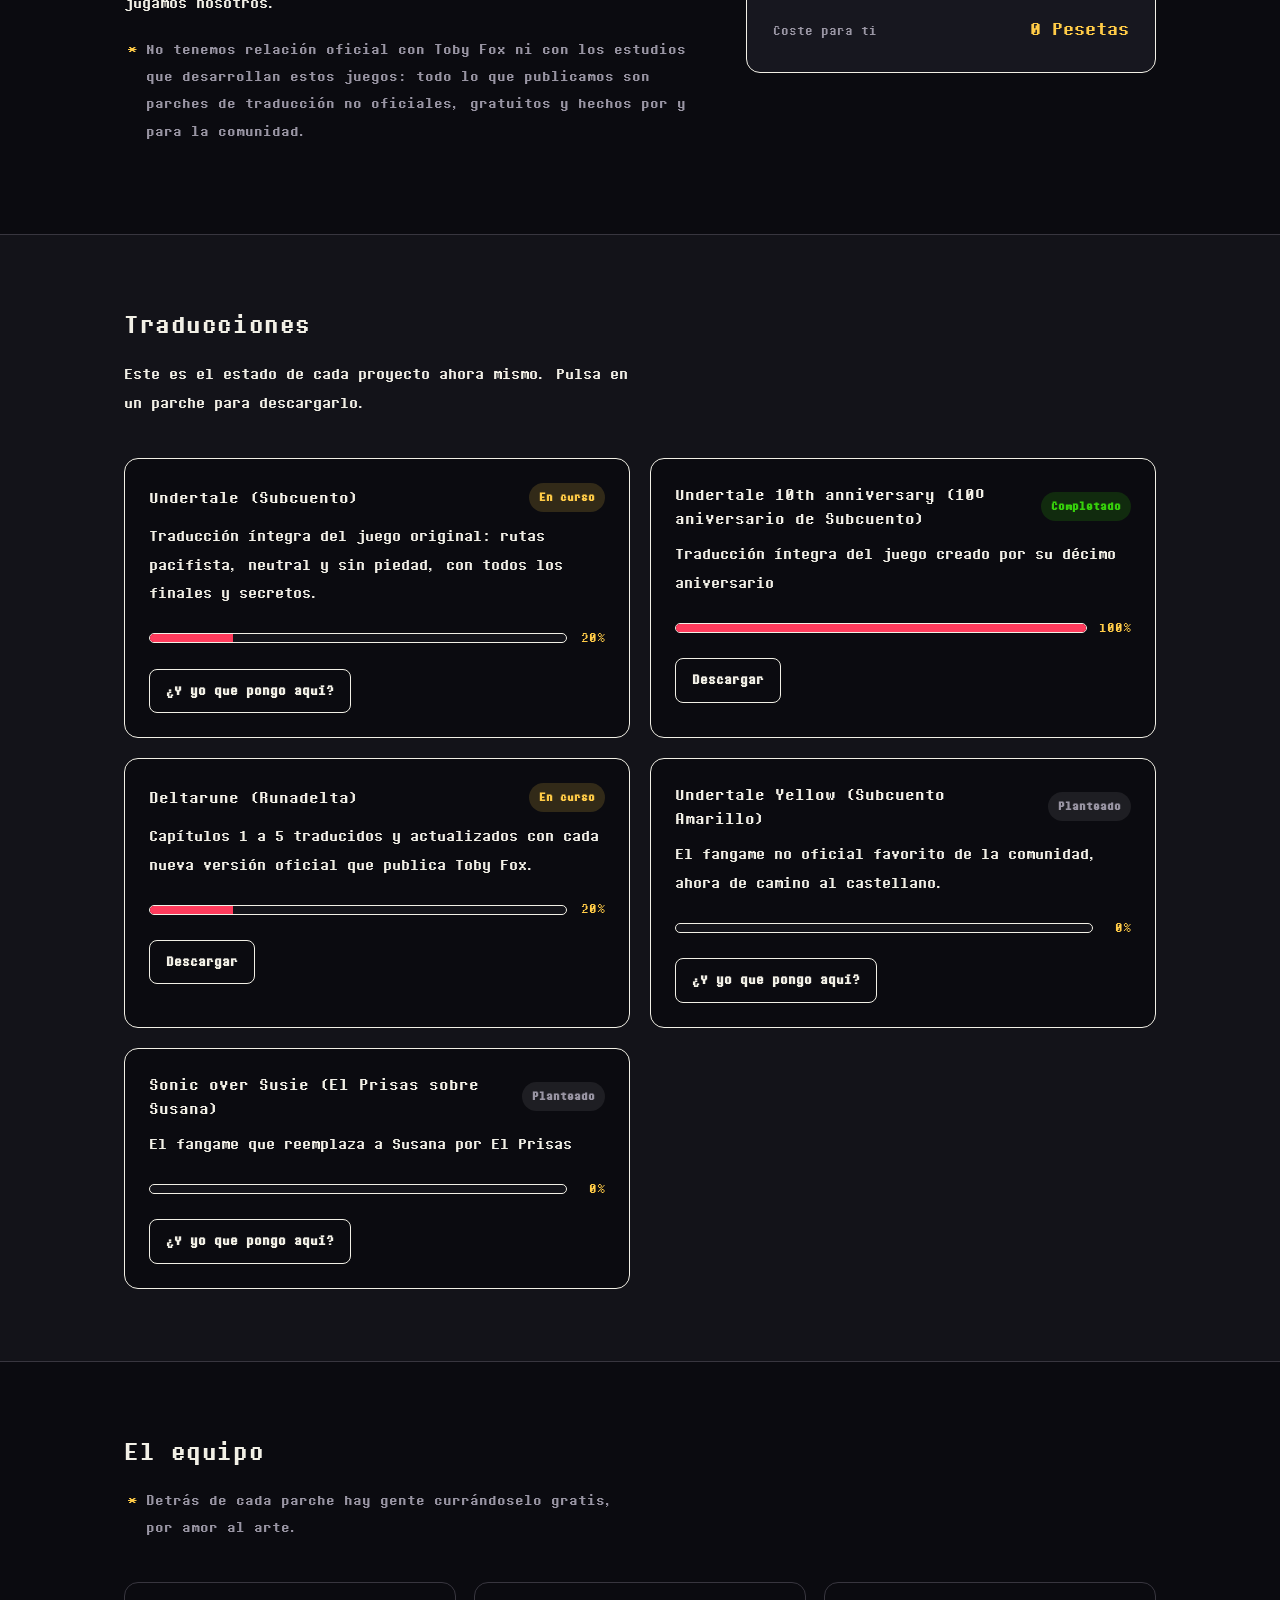
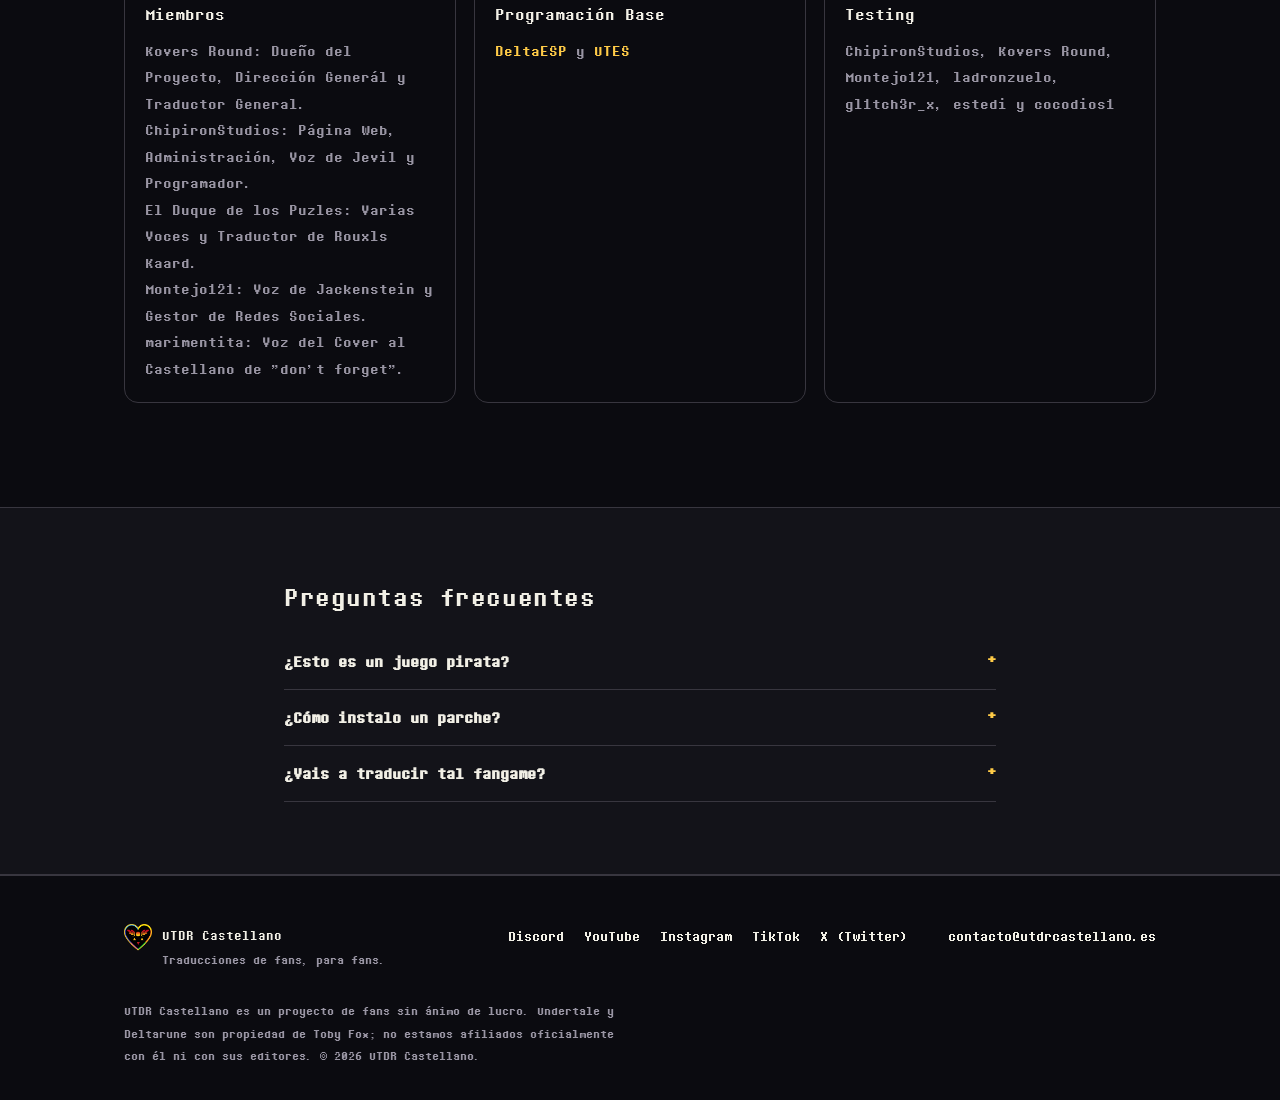
==== commit a0b26818: "publicación de deltacas" ====
--- a/index.html
+++ b/index.html
@@ -163,10 +163,10 @@
           </header>
           <p>Traducción íntegra del juego original: rutas pacifista, neutral y sin piedad, con todos los finales y secretos.</p>
           <div class="hp-bar-row">
-            <div class="hp-bar" role="img" aria-label="Progreso: 12%">
-              <div class="hp-fill" style="width:12%"></div>
-            </div>
-            <span class="hp-percent" aria-hidden="true">12%</span>
+            <div class="hp-bar" role="img" aria-label="Progreso: 20%">
+              <div class="hp-fill" style="width:20%"></div>
+            </div>
+            <span class="hp-percent" aria-hidden="true">20%</span>
           </div>
           <a class="btn btn-small" href="#">¿Y yo que pongo aquí?</a>
         </article>
@@ -193,12 +193,12 @@
           </header>
           <p>Capítulos 1 a 5 traducidos y actualizados con cada nueva versión oficial que publica Toby Fox.</p>
           <div class="hp-bar-row">
-            <div class="hp-bar" role="img" aria-label="Progreso: 17.6%">
-              <div class="hp-fill" style="width:17.6%"></div>
-            </div>
-            <span class="hp-percent" aria-hidden="true">17.6%</span>
-          </div>
-          <a class="btn btn-small" href="#">Ten Paciencia hermano</a>
+            <div class="hp-bar" role="img" aria-label="Progreso: 20%">
+              <div class="hp-fill" style="width:20%"></div>
+            </div>
+            <span class="hp-percent" aria-hidden="true">20%</span>
+          </div>
+          <a class="btn btn-small" href="/descargas/DeltaCAS.zip" download>Descargar</a>
         </article>
 
         <article class="game-card">
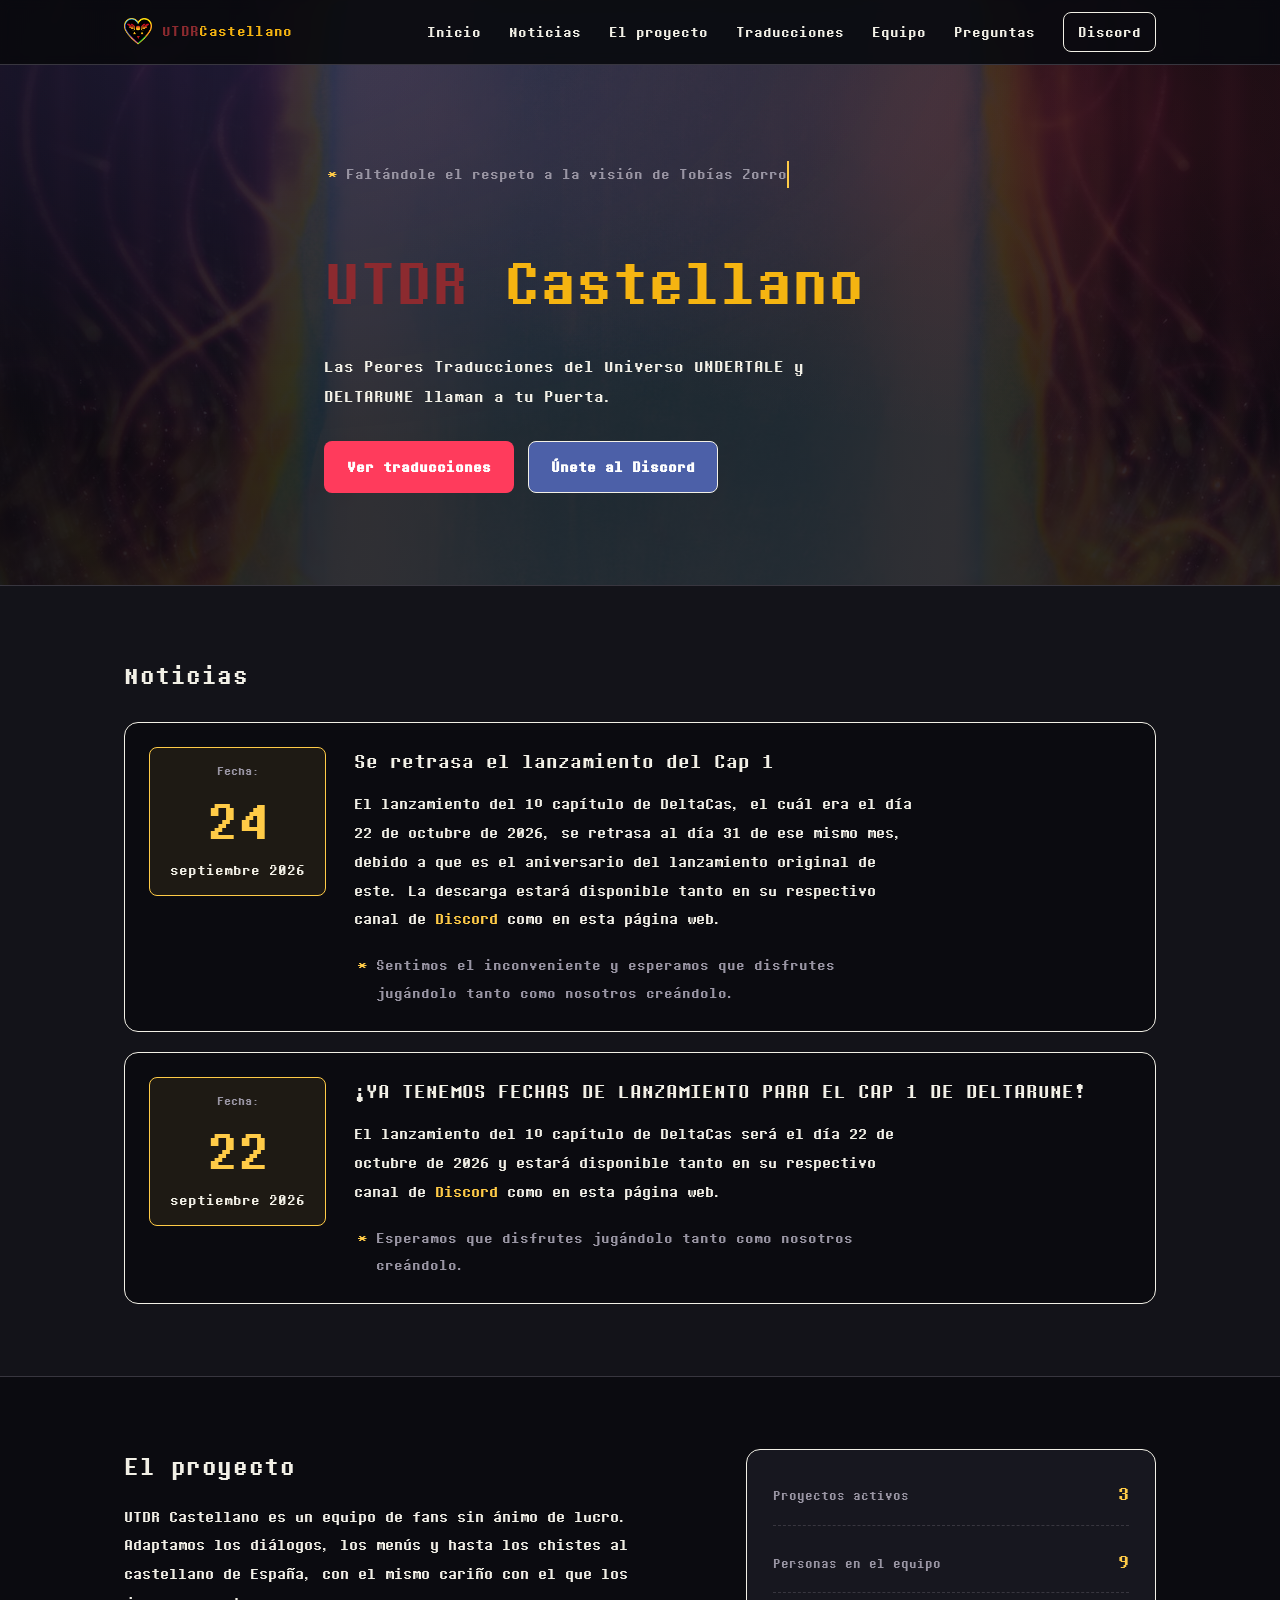
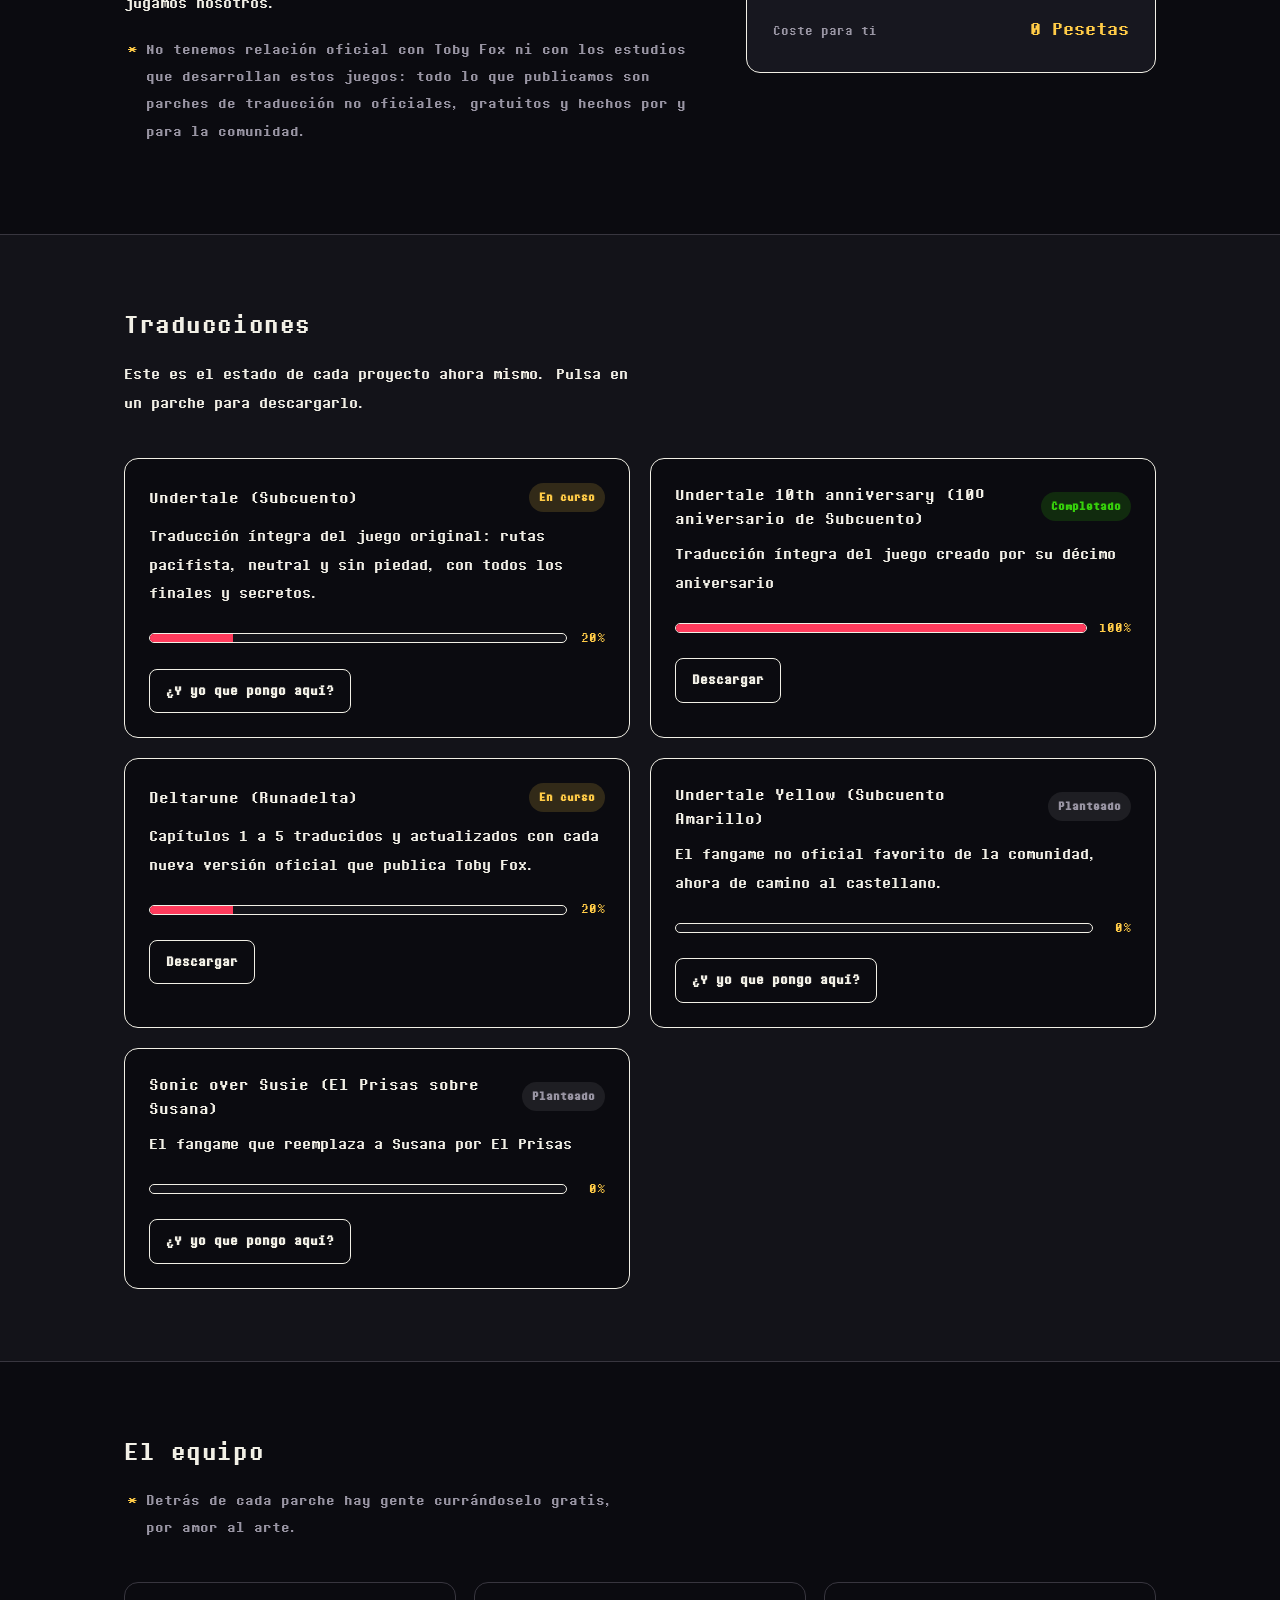
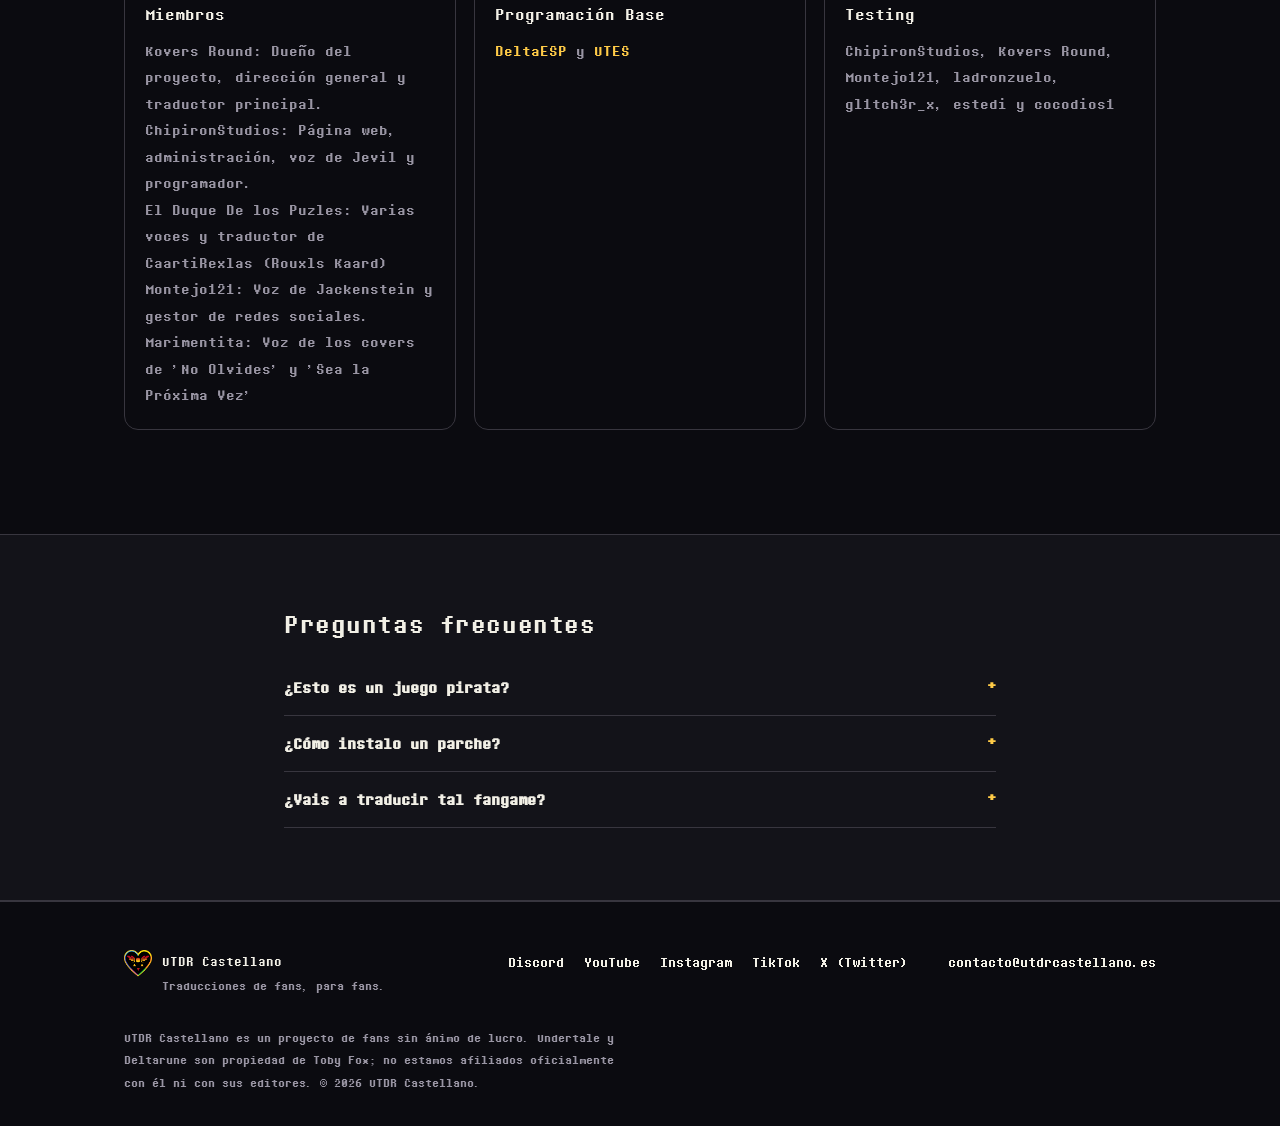
==== commit 45e4c9c1: "corrección de errores reportados" ====
--- a/index.html
+++ b/index.html
@@ -247,15 +247,15 @@
         <div class="role-card">
           <h3>Miembros</h3>
           <p>
-            Kovers Round: Dueño del Proyecto, Dirección Generál y Traductor General.
+            Kovers Round: Dueño del proyecto, dirección general y traductor principal.
             <br>
-            ChipironStudios: Página Web, Administración, Voz de Jevil y Programador.
+            ChipironStudios: Página web, administración, voz de Jevil y programador.
             <br>
-            El Duque de los Puzles: Varias Voces y Traductor de Rouxls Kaard.
+            El Duque De los Puzles: Varias voces y traductor de CaartiRexlas (Rouxls Kaard)
             <br>
-            Montejo121: Voz de Jackenstein y Gestor de Redes Sociales.
+            Montejo121: Voz de Jackenstein y gestor de redes sociales.
             <br>
-            marimentita: Voz del Cover al Castellano de "don't forget".
+            Marimentita: Voz de los covers de 'No Olvides' y 'Sea la Próxima Vez'
           </p>
         </div>
         <div class="role-card">
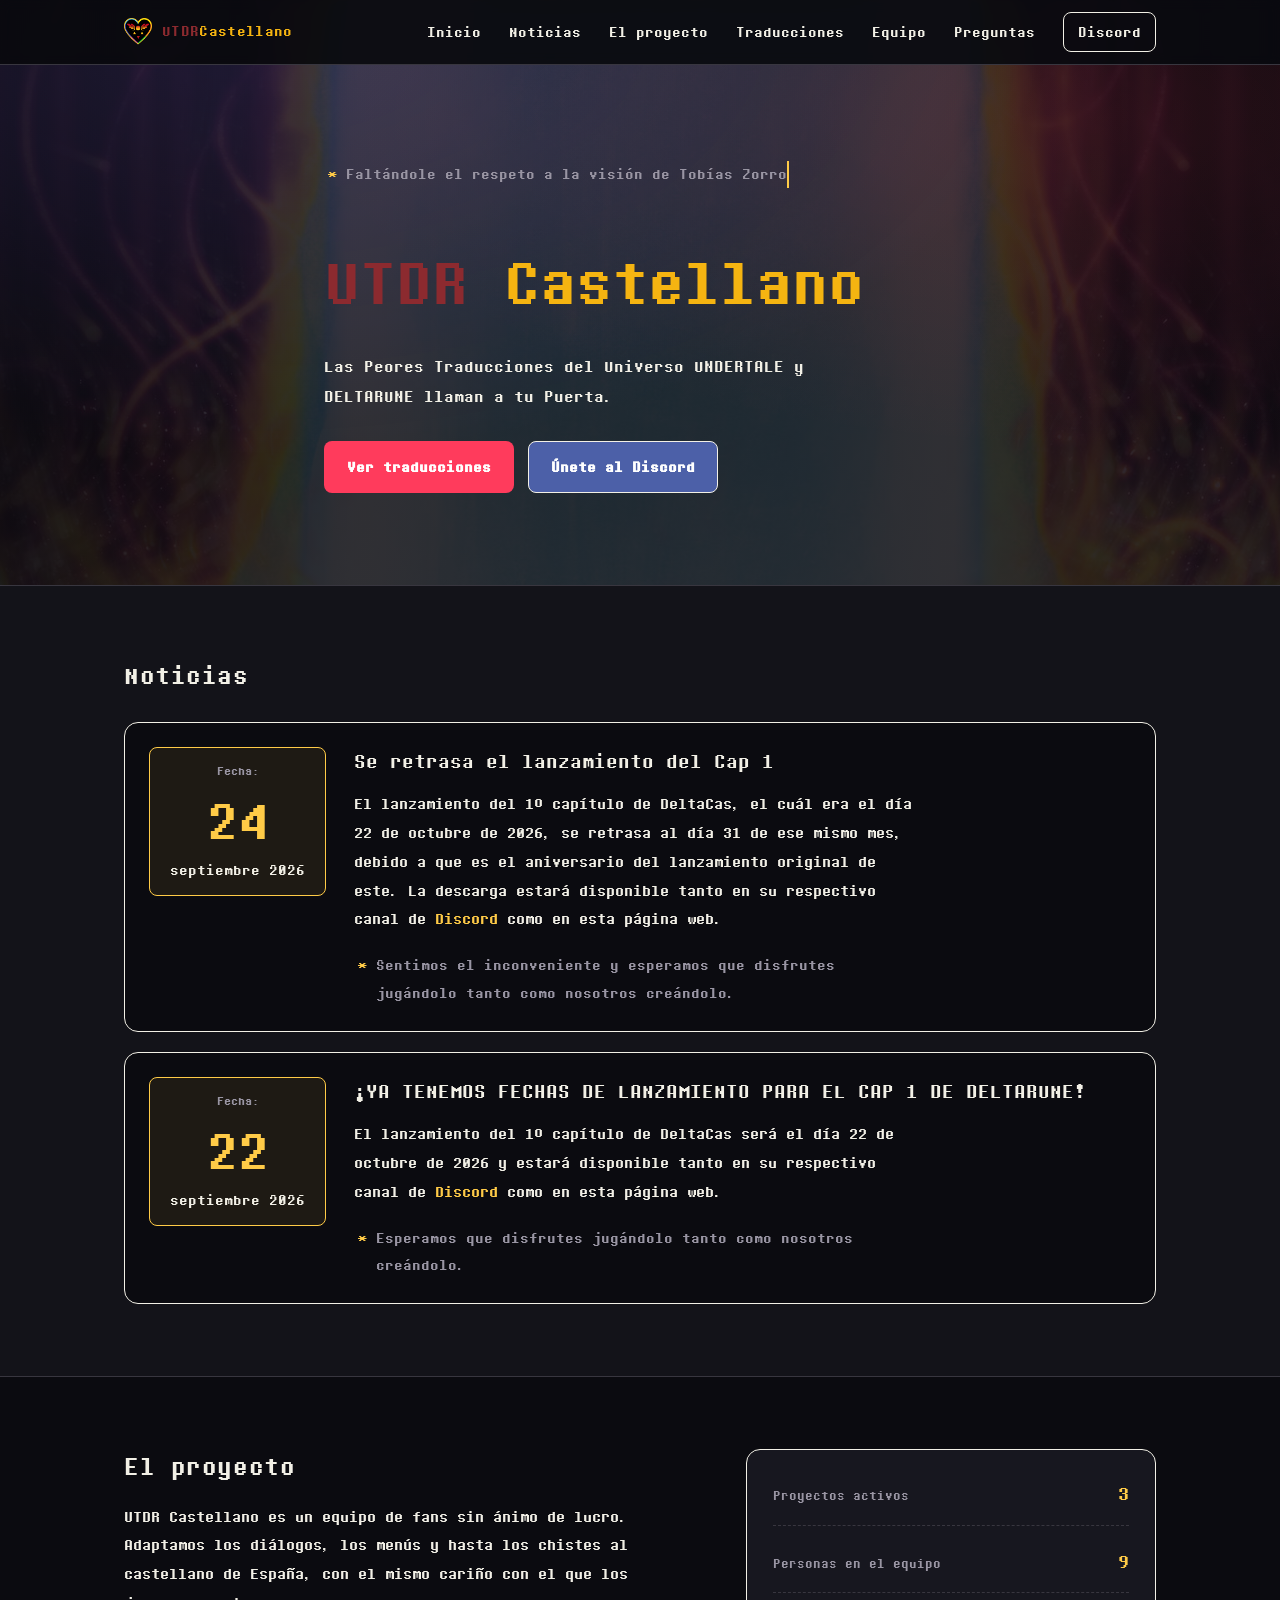
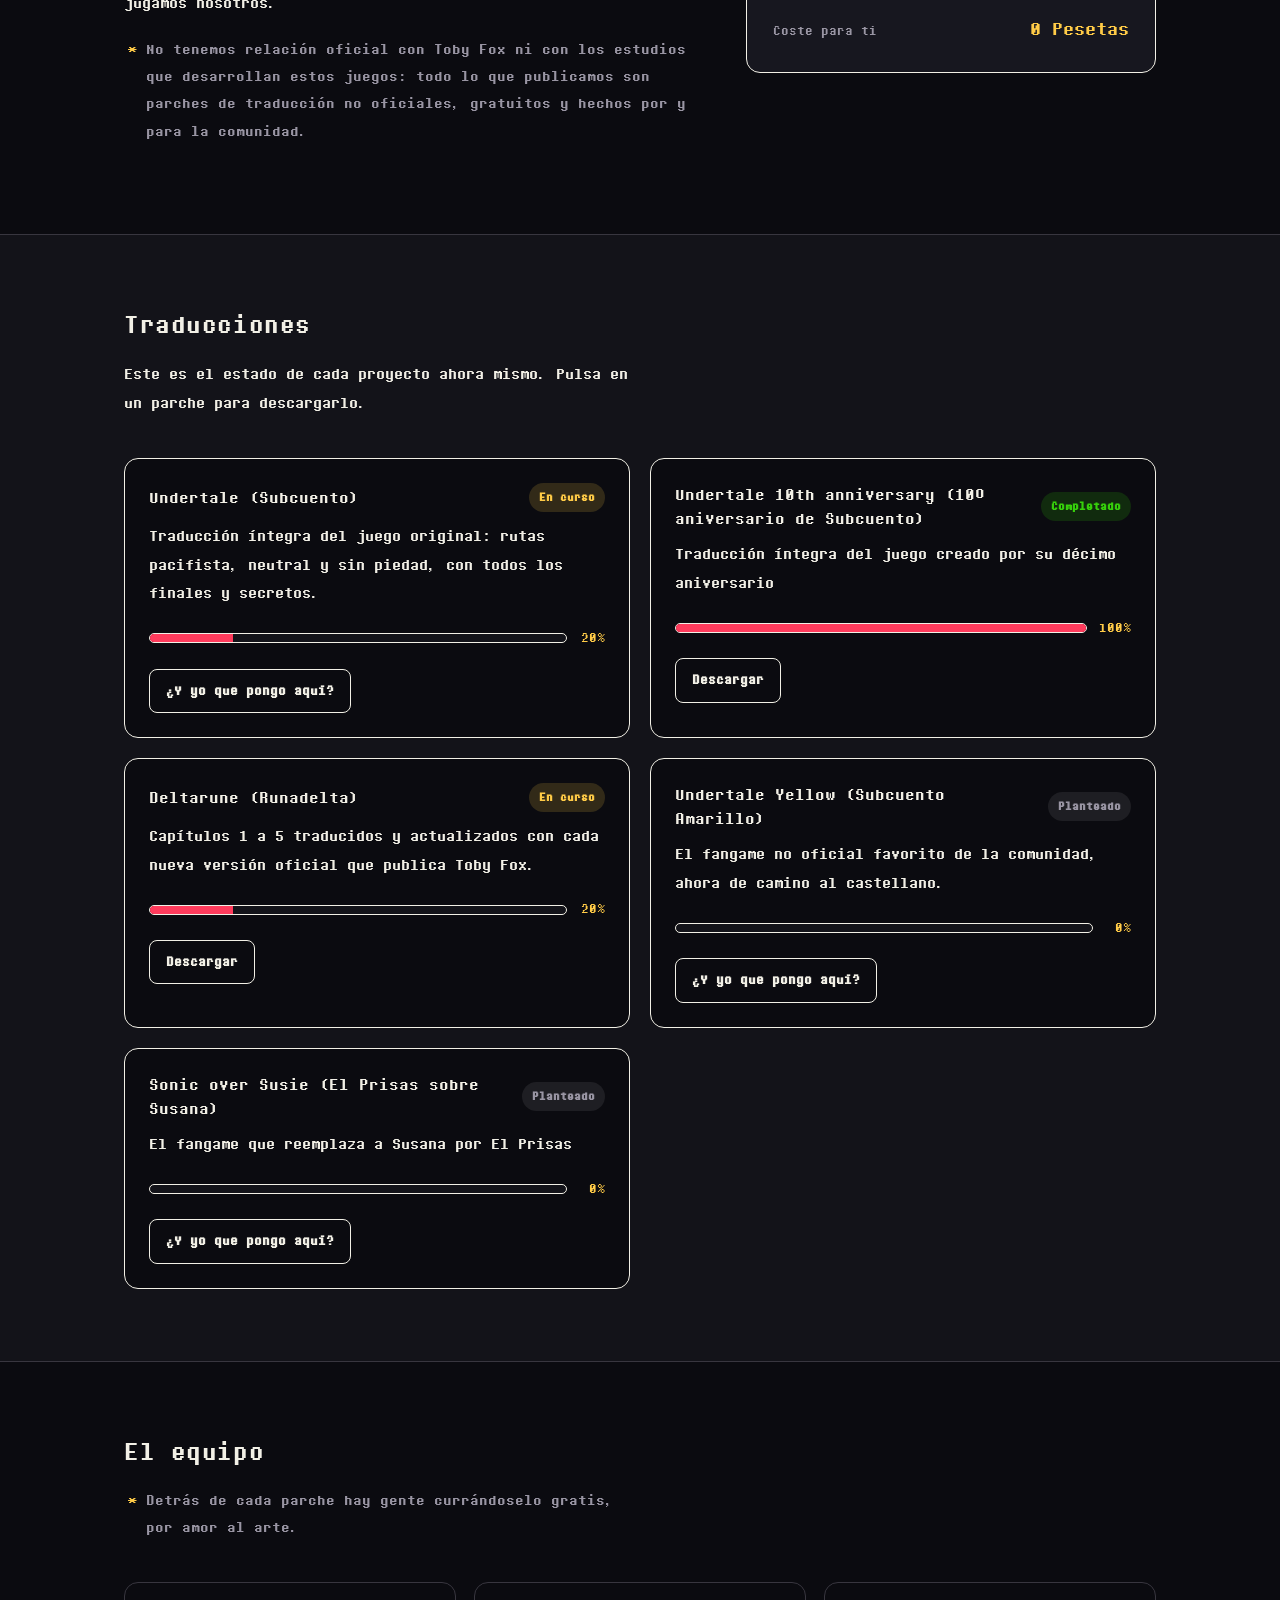
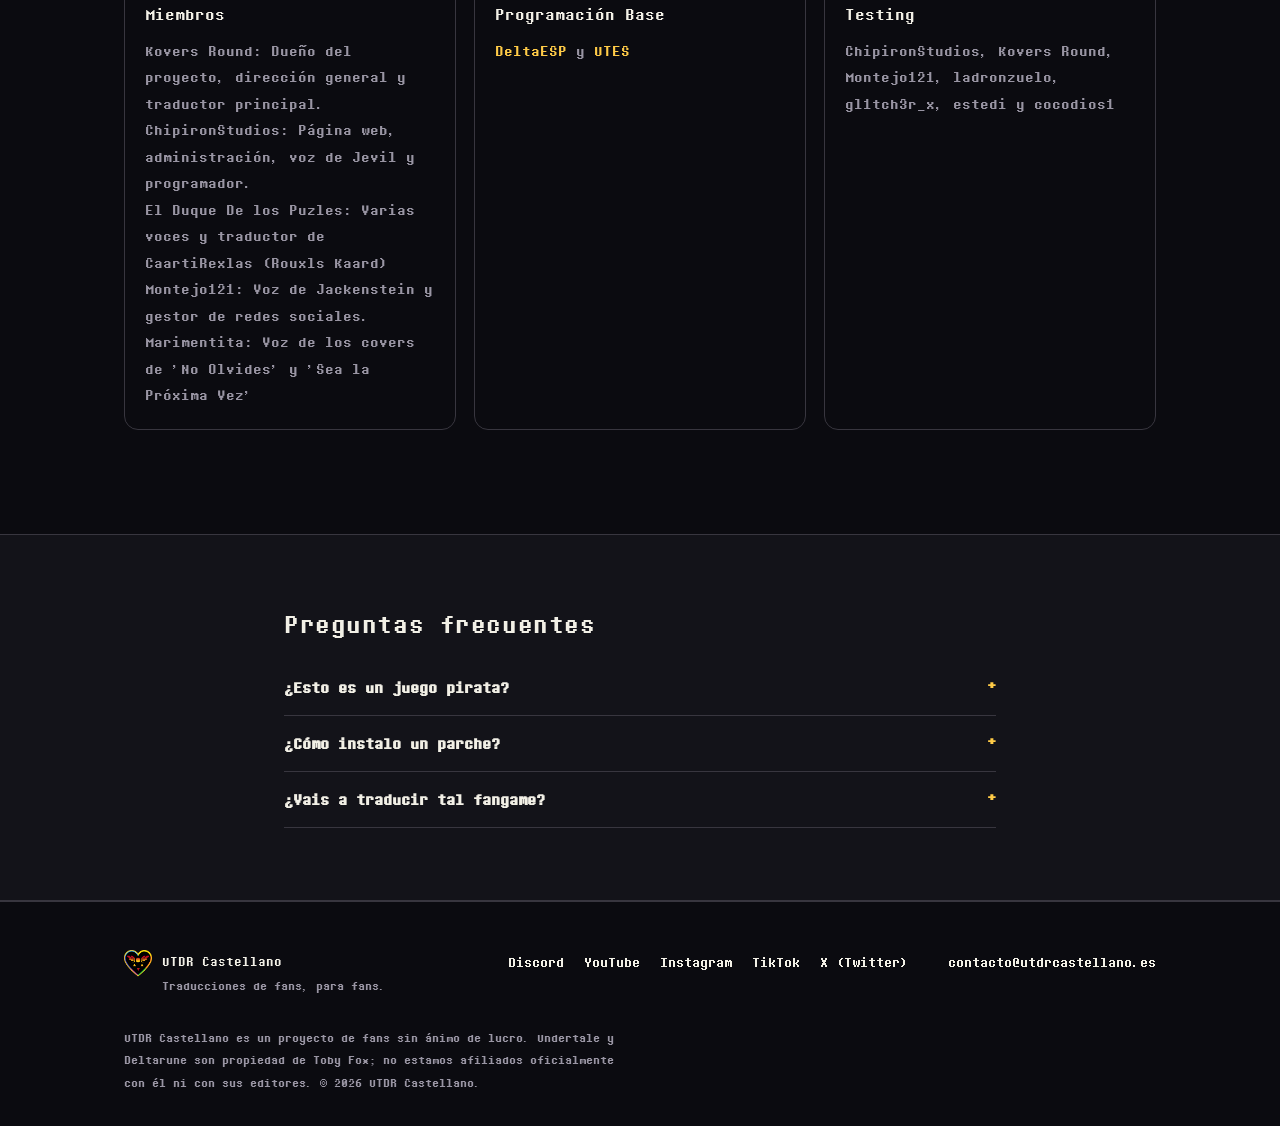
==== commit 354e75bd: "Actualizar enlace de invitación de Discord Co-authored-by: arena-agent <297053741+arena-agent@users." ====
--- a/index.html
+++ b/index.html
@@ -35,7 +35,7 @@
       <a href="#traducciones">Traducciones</a>
       <a href="#equipo">Equipo</a>
       <a href="#faq">Preguntas</a>
-      <a class="nav-cta" href="https://discord.gg/ct793uPxC" target="_blank" rel="noopener">Discord</a>
+      <a class="nav-cta" href="https://discord.gg/cE5kUJtp7q" target="_blank" rel="noopener">Discord</a>
     </nav>
   </div>
 </header>
@@ -54,7 +54,7 @@
       </p>
       <div class="hero-actions">
         <a class="btn btn-primary" href="#traducciones">Ver traducciones</a>
-        <a class="btn btn-ghost" href="https://discord.gg/ct793uPxC" target="_blank" rel="noopener">Únete al Discord</a>
+        <a class="btn btn-ghost" href="https://discord.gg/cE5kUJtp7q" target="_blank" rel="noopener">Únete al Discord</a>
       </div>
     </div>
   </section>
@@ -78,7 +78,7 @@
             <p>
               El lanzamiento del 1º capítulo de DeltaCas, el cuál era el día
               <time datetime="2026-10-22">22 de octubre de 2026</time>, se retrasa al día <time datetime="2026-10-31">31 de ese mismo mes</time>, debido a que es el aniversario del lanzamiento original de este. La descarga estará disponible tanto en su respectivo canal de
-              <a href="https://discord.gg/ct793uPxC" target="_blank" rel="noopener">Discord</a>
+              <a href="https://discord.gg/cE5kUJtp7q" target="_blank" rel="noopener">Discord</a>
               como en esta página web.
             </p>
             <p class="dialogue-line">
@@ -99,7 +99,7 @@
               El lanzamiento del 1º capítulo de DeltaCas será el día
               <time datetime="2026-10-22">22 de octubre de 2026</time>
               y estará disponible tanto en su respectivo canal de
-              <a href="https://discord.gg/ct793uPxC" target="_blank" rel="noopener">Discord</a>
+              <a href="https://discord.gg/cE5kUJtp7q" target="_blank" rel="noopener">Discord</a>
               como en esta página web.
             </p>
             <p class="dialogue-line">
@@ -321,7 +321,7 @@
     </div>
 
     <div class="footer-links">
-      <a href="https://discord.gg/ct793uPxC" target="_blank" rel="noopener">Discord</a>
+      <a href="https://discord.gg/cE5kUJtp7q" target="_blank" rel="noopener">Discord</a>
       <a href="https://www.youtube.com/@UtdrCas_tradus" target="_blank" rel="noopener">YouTube</a>
       <a href="https://www.instagram.com/utdr_cas/" target="_blank" rel="noopener">Instagram</a>
       <a href="https://www.tiktok.com/@utdr_cas" target="_blank" rel="noopener">TikTok</a>
--- a/style.css
+++ b/style.css
@@ -645,3 +645,58 @@
   .role-grid { grid-template-columns: 1fr; }
   .hero { padding: 64px 0 48px; }
 }
+
+/* Movimiento discreto, inspirado en los cuadros de diálogo del juego. */
+@keyframes block-enter {
+  from { opacity: 0; transform: translateY(16px); }
+  to { opacity: 1; transform: translateY(0); }
+}
+
+@keyframes hp-enter {
+  from { transform: scaleX(0); }
+  to { transform: scaleX(1); }
+}
+
+@media (prefers-reduced-motion: no-preference) {
+  .hero-title, .hero-subtitle, .hero-actions {
+    animation: block-enter 0.6s ease-out both;
+  }
+  .hero-subtitle { animation-delay: 0.1s; }
+  .hero-actions { animation-delay: 0.2s; }
+
+  .has-entered { animation: block-enter 0.55s ease-out; }
+  .has-entered .hp-fill {
+    transform-origin: left;
+    animation: hp-enter 0.8s ease-out both;
+  }
+}
+
+.news-card, .game-card, .role-card, .stat-box {
+  transition: transform 0.22s ease, border-color 0.22s ease, box-shadow 0.22s ease;
+}
+
+@media (hover: hover) {
+  .news-card:hover, .game-card:hover, .role-card:hover, .stat-box:hover {
+    transform: translateY(-3px);
+    border-color: var(--gold);
+    box-shadow: 0 8px 24px rgba(0, 0, 0, 0.25);
+  }
+  .btn:hover { transform: translateY(-2px); }
+  .brand:hover .brand-logo { transform: rotate(-8deg) scale(1.08); }
+}
+
+.btn:active { transform: translateY(1px); }
+.brand-logo { transition: transform 0.22s ease; }
+.primary-nav a, .footer-links a, .accordion-trigger {
+  transition: color 0.2s ease, border-color 0.2s ease;
+}
+.accordion-trigger:hover { color: var(--gold); }
+.nav-toggle span:not(.sr-only) { transition: transform 0.2s ease, opacity 0.2s ease; }
+.nav-toggle[aria-expanded="true"] span:nth-child(1) { transform: translateY(7px) rotate(45deg); }
+.nav-toggle[aria-expanded="true"] span:nth-child(2) { opacity: 0; }
+.nav-toggle[aria-expanded="true"] span:nth-child(3) { transform: translateY(-7px) rotate(-45deg); }
+
+@media (prefers-reduced-motion: reduce) {
+  .news-card:hover, .game-card:hover, .role-card:hover, .stat-box:hover,
+  .btn:hover, .btn:active, .brand:hover .brand-logo { transform: none; }
+}
